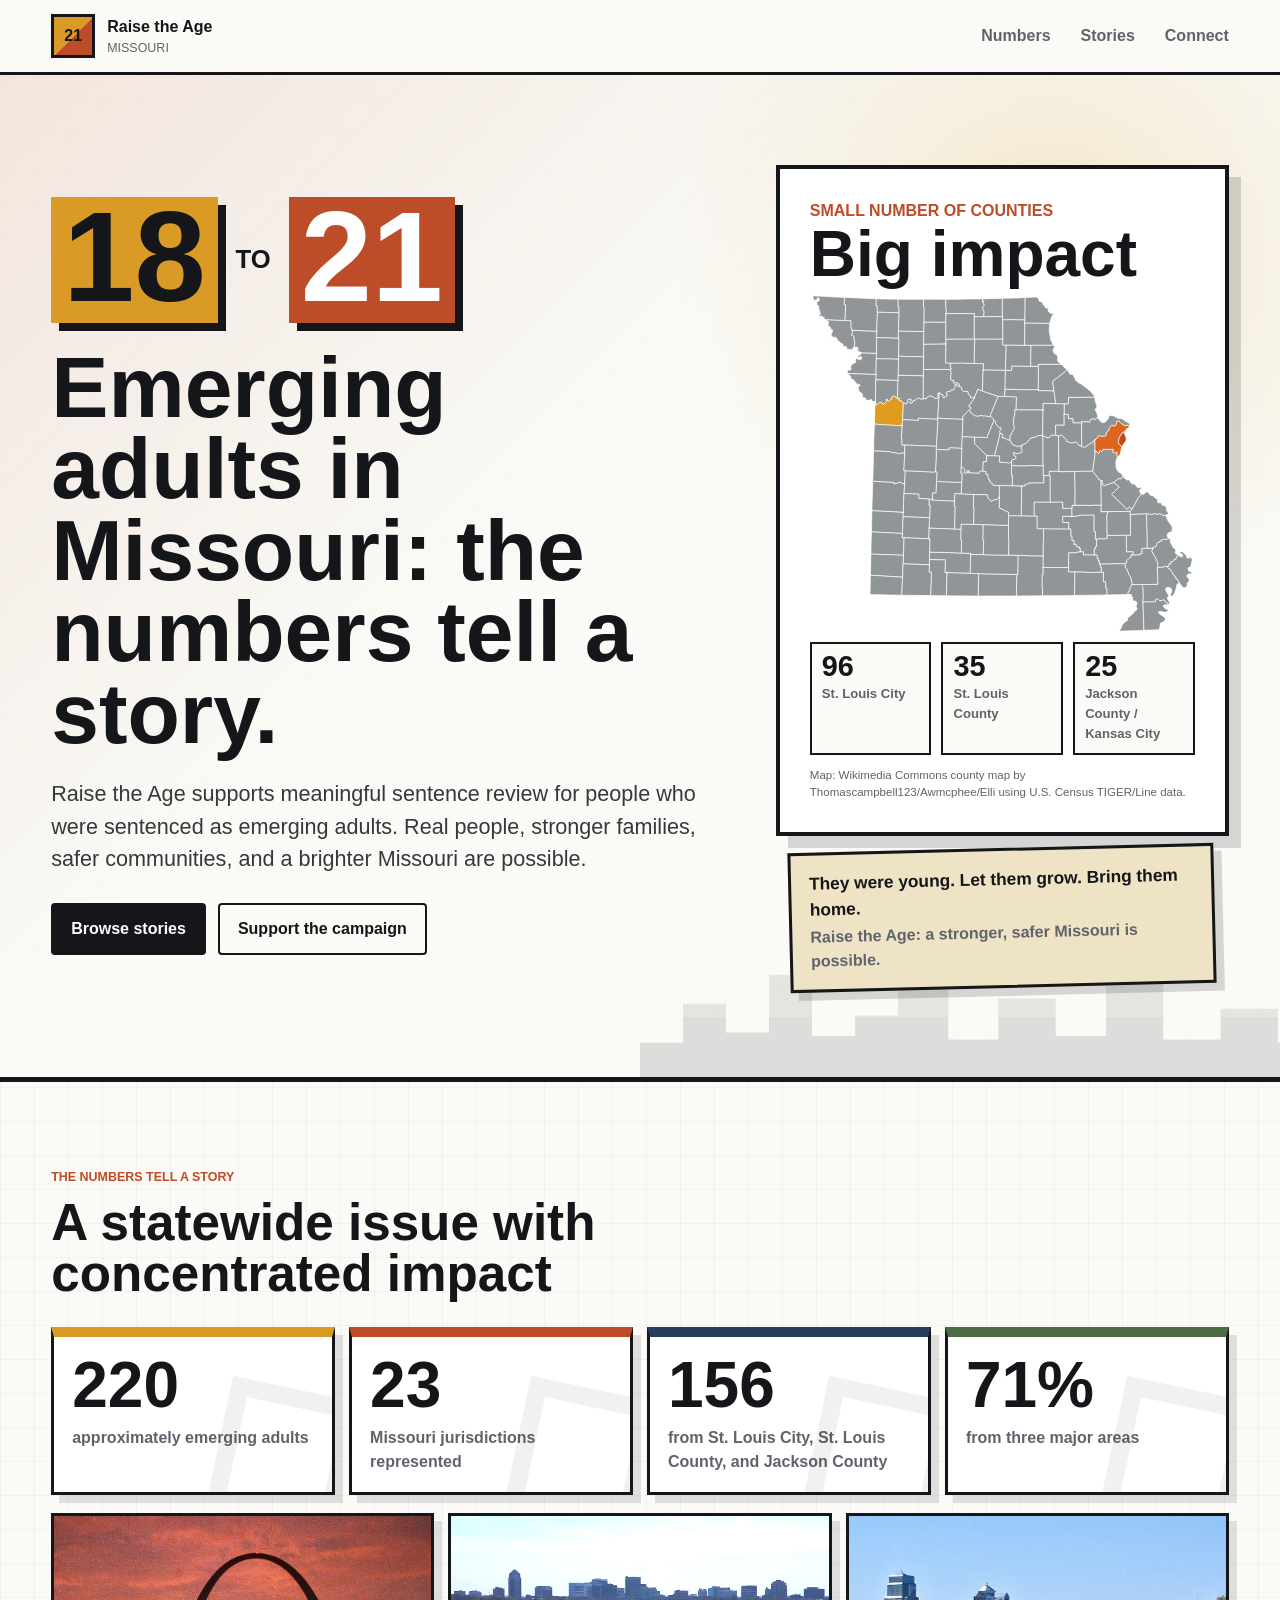
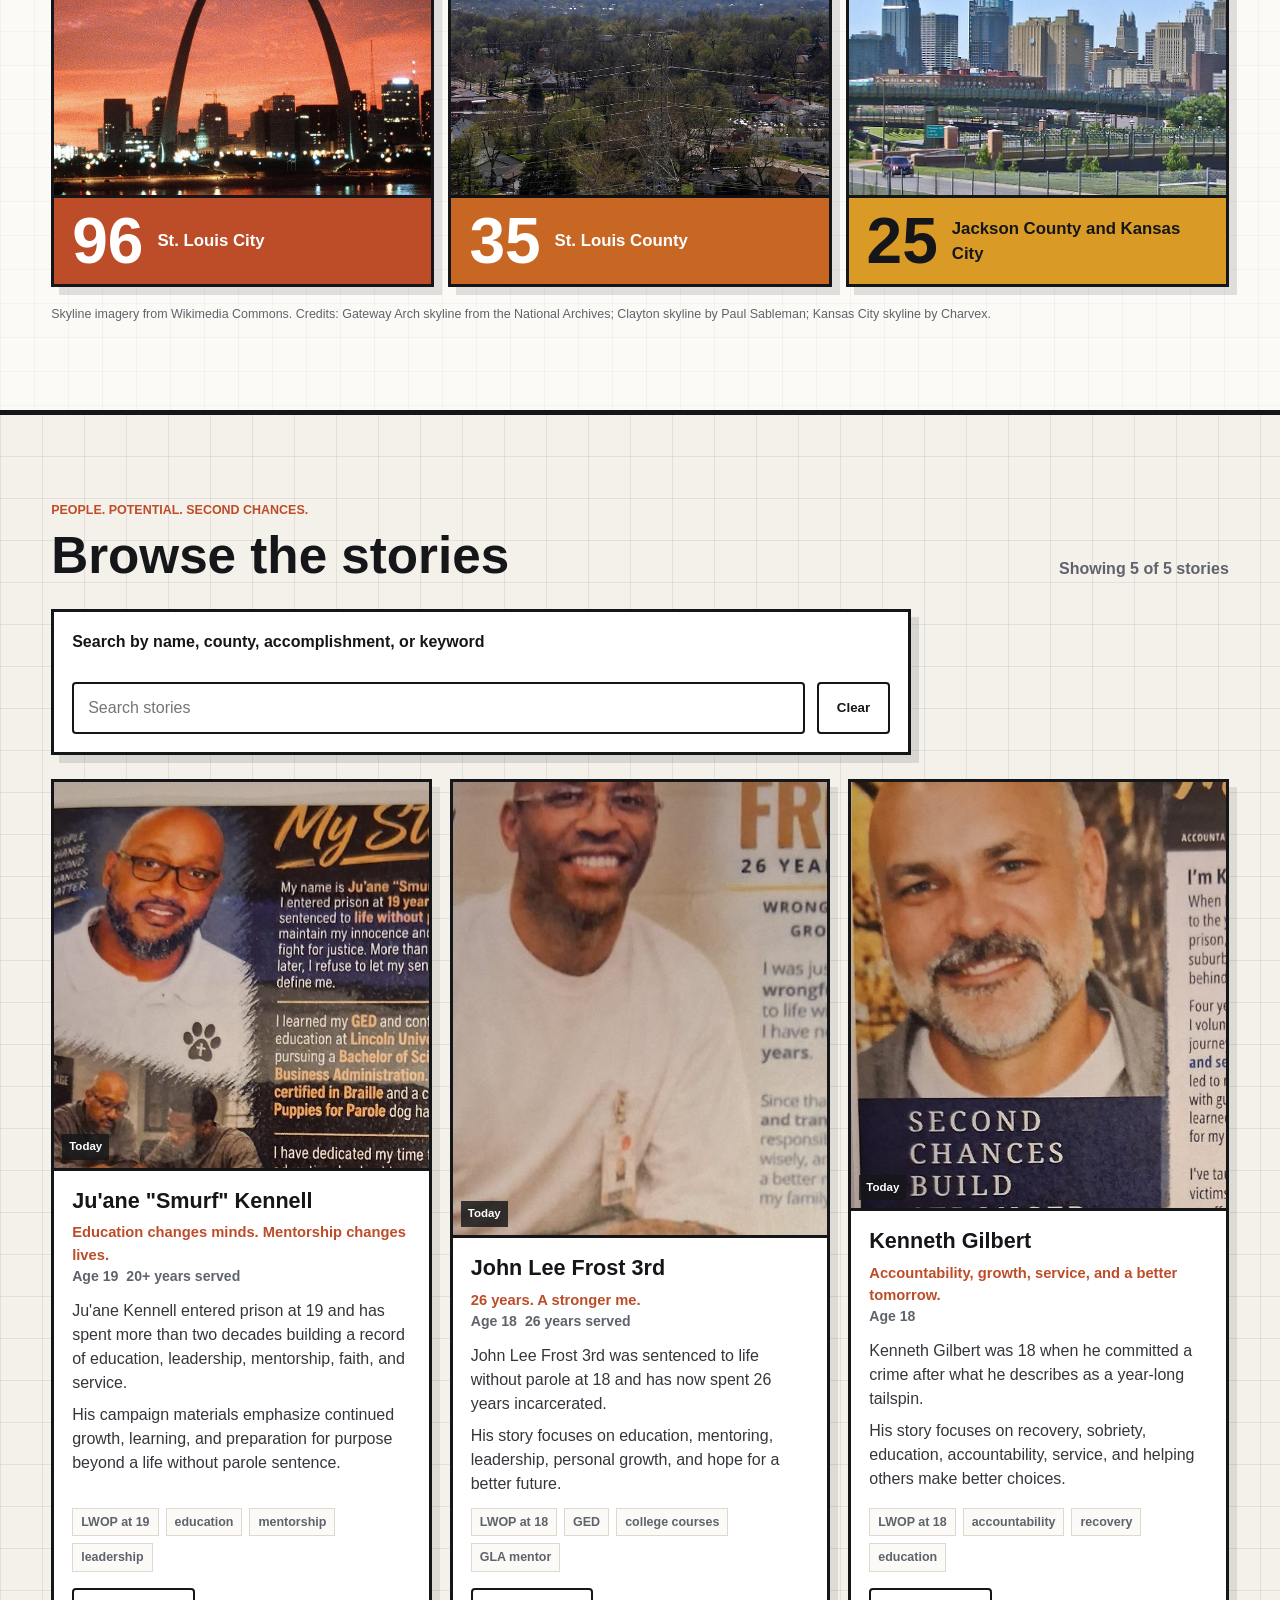
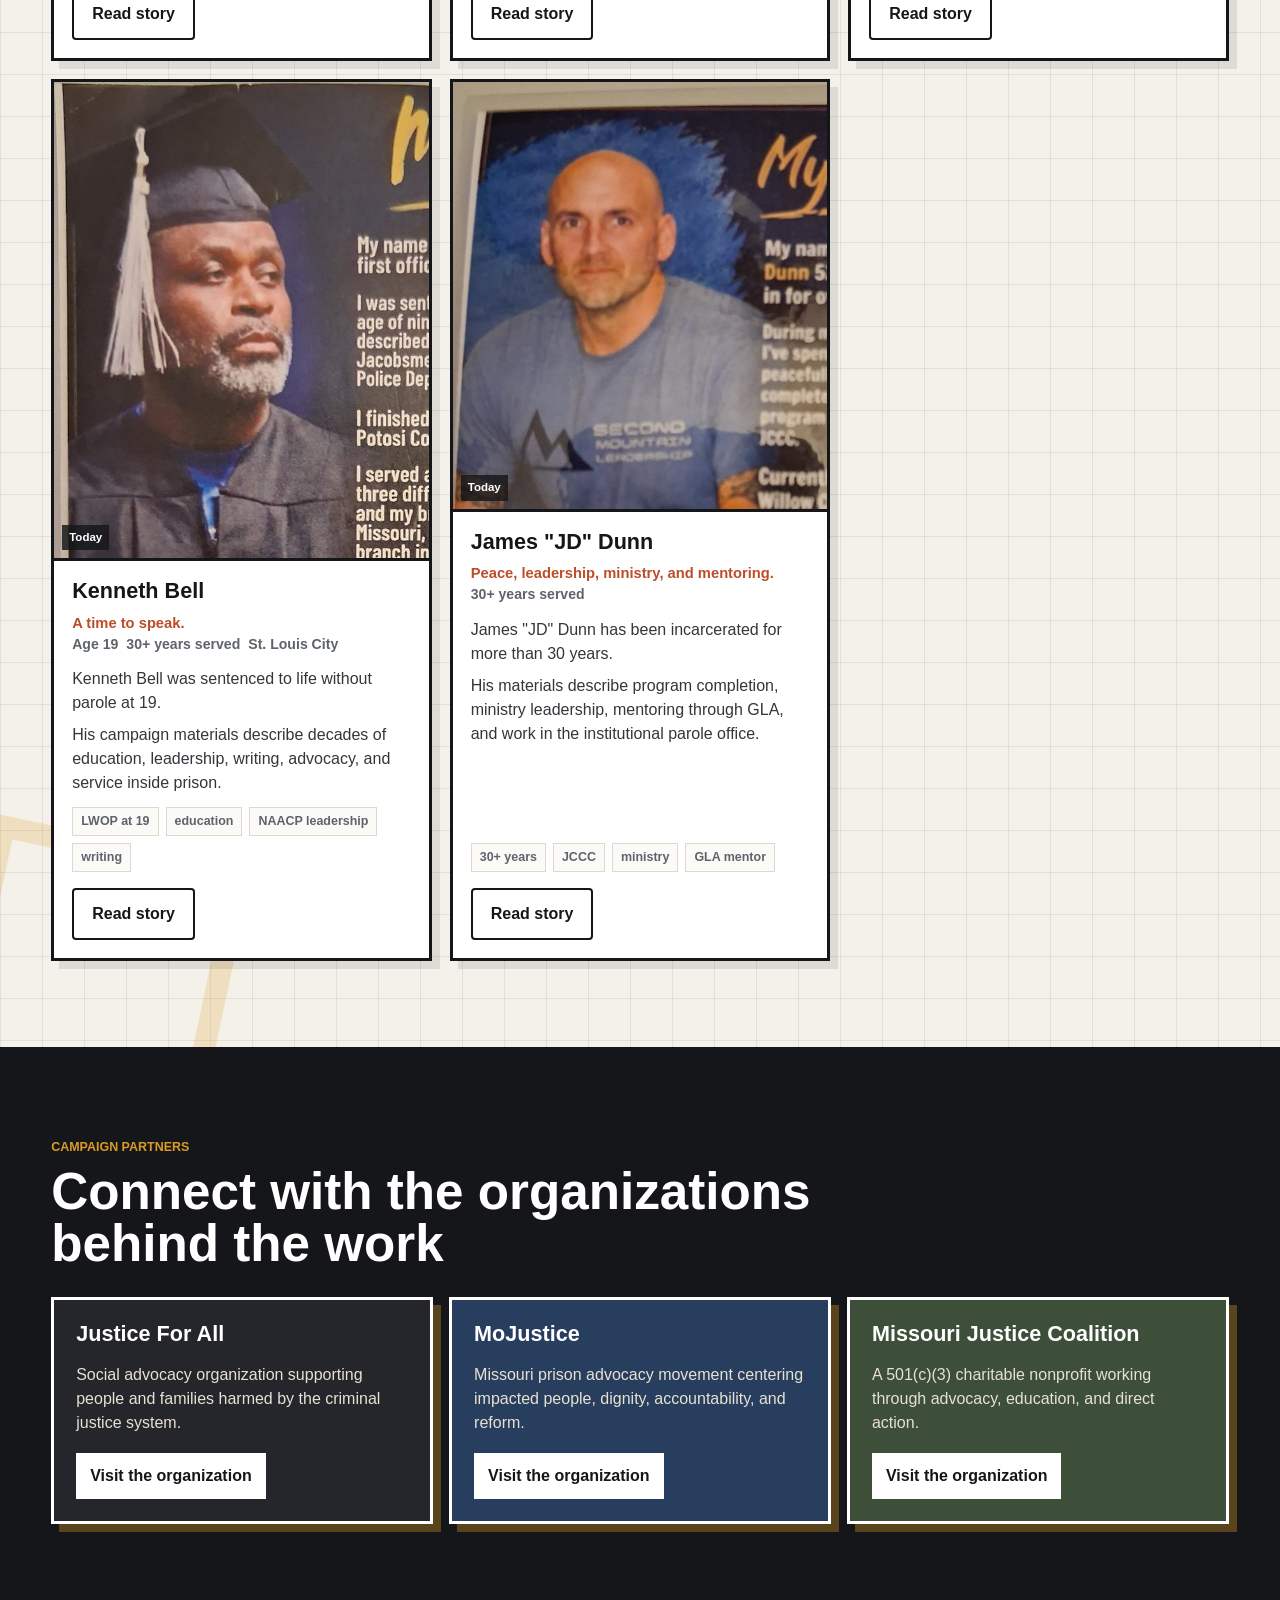
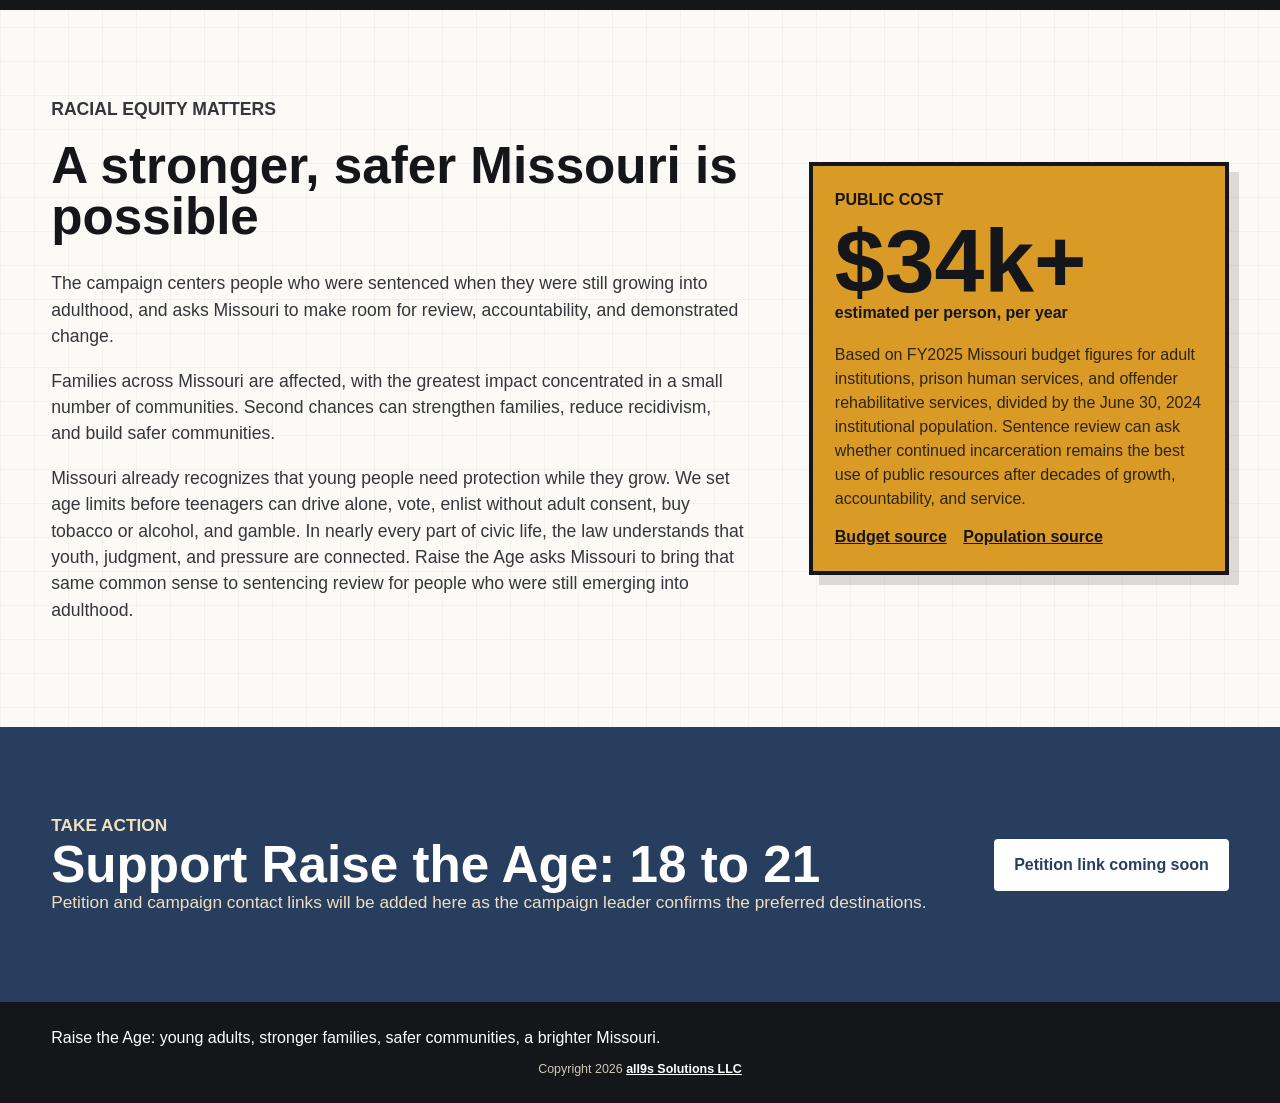
==== index.html @ ddfa0373 "Initial commit" ====
<!doctype html>
<html lang="en">
  <head>
    <meta charset="utf-8">
    <meta name="viewport" content="width=device-width, initial-scale=1">
    <title>Raise the Age | Missouri Emerging Adults</title>
    <meta
      name="description"
      content="Raise the Age shares the stories of Missourians sentenced as emerging adults and supports meaningful review for people serving life without parole."
    >
    <link rel="stylesheet" href="css/styles.css?v=20260914-4">
  </head>
  <body>
    <header class="site-header">
      <a class="brand" href="index.html" aria-label="Raise the Age home">
        <span class="brand-mark">21</span>
        <span>
          <strong>Raise the Age</strong>
          <small>Missouri</small>
        </span>
      </a>
      <nav class="header-nav" aria-label="Main navigation">
        <a href="#numbers">Numbers</a>
        <a href="#stories">Stories</a>
        <a href="#partners">Connect</a>
      </nav>
    </header>

    <main>
      <section class="hero">
        <div class="hero-copy">
          <div class="age-lockup" aria-label="Raise the age from 18 to 21">
            <span>18</span>
            <b>to</b>
            <span>21</span>
          </div>
          <h1>Emerging adults in Missouri: the numbers tell a story.</h1>
          <p class="lede">
            Raise the Age supports meaningful sentence review for people who were
            sentenced as emerging adults. Real people, stronger families, safer
            communities, and a brighter Missouri are possible.
          </p>
          <div class="hero-actions">
            <a class="button primary" href="#stories">Browse stories</a>
            <a class="button secondary" href="#contact">Support the campaign</a>
          </div>
        </div>
        <div class="hero-impact" aria-label="Campaign impact map">
          <div class="map-card">
            <div class="map-heading">
              <span>Small number of counties</span>
              <strong>Big impact</strong>
            </div>
            <div class="missouri-map" aria-hidden="true">
              <img src="assets/images/site/missouri-counties-highlighted.svg?v=20260914-2" alt="">
            </div>
            <dl class="map-legend">
              <div><dt>96</dt><dd>St. Louis City</dd></div>
              <div><dt>35</dt><dd>St. Louis County</dd></div>
              <div><dt>25</dt><dd>Jackson County / Kansas City</dd></div>
            </dl>
            <p class="map-credit">
              Map: Wikimedia Commons county map by Thomascampbell123/Awmcphee/Elli using U.S. Census TIGER/Line data.
            </p>
          </div>
          <div class="impact-note">
            <strong>They were young. Let them grow. Bring them home.</strong>
            <span>Raise the Age: a stronger, safer Missouri is possible.</span>
          </div>
        </div>
      </section>

      <section id="numbers" class="section stats-section" aria-labelledby="numbers-title">
        <div class="section-heading">
          <p class="eyebrow">The numbers tell a story</p>
          <h2 id="numbers-title">A statewide issue with concentrated impact</h2>
        </div>
        <div class="stats-grid">
          <article class="stat">
            <strong>220</strong>
            <span>approximately emerging adults</span>
          </article>
          <article class="stat">
            <strong>23</strong>
            <span>Missouri jurisdictions represented</span>
          </article>
          <article class="stat">
            <strong>156</strong>
            <span>from St. Louis City, St. Louis County, and Jackson County</span>
          </article>
          <article class="stat">
            <strong>71%</strong>
            <span>from three major areas</span>
          </article>
        </div>
        <div class="city-band" aria-label="Geographic concentration">
          <article class="city-card stl-city">
            <img src="assets/images/site/st-louis-arch-card.jpg?v=20260914-2" alt="Gateway Arch and St. Louis skyline at night">
            <div class="city-card-meta">
              <strong>96</strong>
              <span>St. Louis City</span>
            </div>
          </article>
          <article class="city-card stl-county">
            <img src="assets/images/site/clayton-skyline.jpg?v=20260914-2" alt="Clayton skyline in St. Louis County">
            <div class="city-card-meta">
              <strong>35</strong>
              <span>St. Louis County</span>
            </div>
          </article>
          <article class="city-card jackson">
            <img src="assets/images/site/kansas-city-skyline.jpg?v=20260914-2" alt="Kansas City skyline">
            <div class="city-card-meta">
              <strong>25</strong>
              <span>Jackson County and Kansas City</span>
            </div>
          </article>
        </div>
        <p class="section-credit">
          Skyline imagery from Wikimedia Commons. Credits: Gateway Arch skyline from the National Archives; Clayton skyline by Paul Sableman; Kansas City skyline by Charvex.
        </p>
      </section>

      <section id="stories" class="section stories-section" aria-labelledby="stories-title">
        <div class="section-heading stories-heading">
          <div>
            <p class="eyebrow">People. Potential. Second chances.</p>
            <h2 id="stories-title">Browse the stories</h2>
          </div>
          <p id="result-count" class="result-count" aria-live="polite"></p>
        </div>

        <form class="search-panel" role="search">
          <label for="search-input">Search by name, county, accomplishment, or keyword</label>
          <div class="search-row">
            <input id="search-input" type="search" autocomplete="off" placeholder="Search stories">
            <button class="button secondary" type="button" id="clear-search">Clear</button>
          </div>
        </form>

        <div id="people-grid" class="people-grid" aria-live="polite"></div>
        <p id="empty-state" class="empty-state" hidden>
          Stories will appear here as they are added to the campaign archive.
        </p>
      </section>

      <section id="partners" class="section partners-section" aria-labelledby="partners-title">
        <div class="section-heading">
          <p class="eyebrow">Campaign partners</p>
          <h2 id="partners-title">Connect with the organizations behind the work</h2>
        </div>
        <div class="partners-grid">
          <article class="partner-card">
            <h3>Justice For All</h3>
            <p>
              Social advocacy organization supporting people and families harmed
              by the criminal justice system.
            </p>
            <div class="partner-links">
              <a href="https://justiceforallmissouri.org/" target="_blank" rel="noopener noreferrer">Visit the organization</a>
            </div>
          </article>
          <article class="partner-card">
            <h3>MoJustice</h3>
            <p>
              Missouri prison advocacy movement centering impacted people,
              dignity, accountability, and reform.
            </p>
            <div class="partner-links">
              <a href="https://mojustice.org/" target="_blank" rel="noopener noreferrer">Visit the organization</a>
            </div>
          </article>
          <article class="partner-card">
            <h3>Missouri Justice Coalition</h3>
            <p>
              A 501(c)(3) charitable nonprofit working through advocacy,
              education, and direct action.
            </p>
            <div class="partner-links">
              <a href="https://mojustice.org/" target="_blank" rel="noopener noreferrer">Visit the organization</a>
            </div>
          </article>
        </div>
      </section>

      <section class="section why-section" aria-labelledby="why-title">
        <div class="why-copy">
          <div class="section-heading">
            <p class="eyebrow">Racial equity matters</p>
            <h2 id="why-title">A stronger, safer Missouri is possible</h2>
          </div>
          <p>
            The campaign centers people who were sentenced when they were still
            growing into adulthood, and asks Missouri to make room for review,
            accountability, and demonstrated change.
          </p>
          <p>
            Families across Missouri are affected, with the greatest impact
            concentrated in a small number of communities. Second chances can
            strengthen families, reduce recidivism, and build safer communities.
          </p>
          <p>
            Missouri already recognizes that young people need protection while
            they grow. We set age limits before teenagers can drive alone, vote,
            enlist without adult consent, buy tobacco or alcohol, and gamble.
            In nearly every part of civic life, the law understands that youth,
            judgment, and pressure are connected. Raise the Age asks Missouri to
            bring that same common sense to sentencing review for people who
            were still emerging into adulthood.
          </p>
        </div>
        <aside class="cost-panel" aria-label="Public cost of incarceration">
          <span class="cost-label">Public cost</span>
          <strong>$34k+</strong>
          <span>estimated per person, per year</span>
          <p>
            Based on FY2025 Missouri budget figures for adult institutions,
            prison human services, and offender rehabilitative services, divided
            by the June 30, 2024 institutional population. Sentence review can
            ask whether continued incarceration remains the best use of public
            resources after decades of growth, accountability, and service.
          </p>
          <a href="https://budplan.oa.mo.gov/fy-2025-governors-recommended-budget-department-corrections" target="_blank" rel="noopener noreferrer">Budget source</a>
          <a href="https://doc.mo.gov/sites/doc/files/media/pdf/2025/03/offender-profile-fy24.pdf" target="_blank" rel="noopener noreferrer">Population source</a>
        </aside>
      </section>

      <section id="contact" class="section contact-section" aria-labelledby="contact-title">
        <div>
          <p class="eyebrow">Take action</p>
          <h2 id="contact-title">Support Raise the Age: 18 to 21</h2>
          <p>
            Petition and campaign contact links will be added here as the
            campaign leader confirms the preferred destinations.
          </p>
        </div>
        <span class="button primary pending-action">Petition link coming soon</span>
      </section>
    </main>

    <footer class="site-footer">
      <p>Raise the Age: young adults, stronger families, safer communities, a brighter Missouri.</p>
      <p class="company-credit">
        Copyright 2026 <a href="https://all9ssolutions.com/" target="_blank" rel="noopener noreferrer">all9s Solutions LLC</a>
      </p>
    </footer>

    <script src="js/main.js?v=20260914-4"></script>
  </body>
</html>
---- css/styles.css ----
:root {
  --ink: #151619;
  --muted: #5f636b;
  --paper: #fbfaf7;
  --panel: #ffffff;
  --line: #ded9ce;
  --gold: #d99a26;
  --gold-dark: #94600d;
  --rust: #bd4c28;
  --blue: #283e5f;
  --green: #4d6b45;
  --cream: #efe3c6;
  --shadow: 0 18px 50px rgba(28, 25, 20, 0.11);
  color-scheme: light;
}

* {
  box-sizing: border-box;
}

html {
  scroll-behavior: smooth;
}

body {
  margin: 0;
  background:
    linear-gradient(90deg, rgba(21, 22, 25, 0.035) 1px, transparent 1px),
    linear-gradient(0deg, rgba(21, 22, 25, 0.035) 1px, transparent 1px),
    var(--paper);
  background-size: 34px 34px;
  color: var(--ink);
  font-family: Arial, Helvetica, sans-serif;
  line-height: 1.5;
}

img {
  display: block;
  max-width: 100%;
}

a {
  color: inherit;
}

.site-header {
  position: sticky;
  top: 0;
  z-index: 10;
  display: flex;
  align-items: center;
  justify-content: space-between;
  gap: 24px;
  padding: 14px clamp(18px, 4vw, 54px);
  border-bottom: 3px solid var(--ink);
  background: rgba(251, 250, 247, 0.96);
  backdrop-filter: blur(12px);
}

.brand {
  display: inline-flex;
  align-items: center;
  gap: 12px;
  text-decoration: none;
}

.brand-mark {
  display: grid;
  width: 44px;
  height: 44px;
  place-items: center;
  border: 3px solid var(--ink);
  background:
    linear-gradient(135deg, var(--gold) 0 52%, var(--rust) 52% 100%);
  font-weight: 900;
}

.brand strong,
.brand small {
  display: block;
}

.brand small {
  color: var(--muted);
  font-size: 0.78rem;
  text-transform: uppercase;
}

.header-nav {
  display: flex;
  gap: clamp(12px, 3vw, 30px);
  color: var(--muted);
  font-weight: 700;
}

.header-nav a {
  text-decoration: none;
}

.header-nav a:hover {
  color: var(--ink);
}

.hero {
  position: relative;
  overflow: hidden;
  display: grid;
  grid-template-columns: minmax(0, 1.05fr) minmax(300px, 0.72fr);
  gap: clamp(28px, 5vw, 68px);
  align-items: center;
  min-height: calc(100vh - 74px);
  padding: clamp(42px, 7vw, 92px) clamp(18px, 4vw, 54px);
  border-bottom: 5px solid var(--ink);
  background:
    radial-gradient(circle at 82% 18%, rgba(217, 154, 38, 0.2), transparent 28%),
    linear-gradient(135deg, rgba(189, 76, 40, 0.12), transparent 42%),
    rgba(251, 250, 247, 0.82);
}

.hero::before {
  position: absolute;
  right: -6vw;
  bottom: -20px;
  width: min(56vw, 720px);
  height: 170px;
  background:
    linear-gradient(to top, var(--ink) 0 38px, transparent 38px),
    linear-gradient(to top, transparent 0 35px, rgba(21, 22, 25, 0.9) 35px 80px, transparent 80px),
    linear-gradient(to top, transparent 0 38px, rgba(21, 22, 25, 0.72) 38px 132px, transparent 132px);
  clip-path: polygon(0 100%, 0 68%, 6% 68%, 6% 45%, 12% 45%, 12% 62%, 18% 62%, 18% 28%, 24% 28%, 24% 64%, 30% 64%, 30% 52%, 36% 52%, 36% 18%, 43% 18%, 43% 66%, 50% 66%, 50% 42%, 58% 42%, 58% 64%, 65% 64%, 65% 30%, 73% 30%, 73% 66%, 81% 66%, 81% 48%, 89% 48%, 89% 68%, 100% 68%, 100% 100%);
  content: "";
  opacity: 0.12;
  pointer-events: none;
}

.hero-copy {
  position: relative;
  z-index: 1;
  max-width: 760px;
}

.age-lockup {
  display: inline-grid;
  grid-template-columns: auto auto auto;
  align-items: center;
  gap: clamp(8px, 2vw, 18px);
  margin: 0 0 24px;
  color: var(--ink);
  line-height: 0.82;
}

.age-lockup span {
  display: block;
  padding: 8px 12px 13px;
  background: var(--gold);
  box-shadow: 8px 8px 0 var(--ink);
  font-size: clamp(3.2rem, 10vw, 8.8rem);
  font-weight: 900;
}

.age-lockup span:last-child {
  background: var(--rust);
  color: #fff;
}

.age-lockup b {
  font-size: clamp(1rem, 2vw, 1.6rem);
  text-transform: uppercase;
}

.eyebrow {
  margin: 0 0 10px;
  color: var(--rust);
  font-size: 0.78rem;
  font-weight: 900;
  letter-spacing: 0;
  text-transform: uppercase;
}

h1,
h2,
h3,
p {
  overflow-wrap: break-word;
}

h1 {
  margin: 0;
  max-width: 14ch;
  font-size: clamp(3.25rem, 6.7vw, 6.5rem);
  line-height: 0.95;
}

h2 {
  margin: 0;
  font-size: clamp(2rem, 4vw, 4rem);
  line-height: 1;
}

h3 {
  margin: 0;
  font-size: 1.35rem;
  line-height: 1.15;
}

.lede {
  max-width: 680px;
  margin: 24px 0 0;
  color: #36383d;
  font-size: clamp(1.05rem, 2vw, 1.35rem);
}

.hero-actions,
.search-row {
  display: flex;
  flex-wrap: wrap;
  gap: 12px;
  margin-top: 28px;
}

.button {
  display: inline-flex;
  align-items: center;
  justify-content: center;
  min-height: 46px;
  padding: 12px 18px;
  border: 2px solid var(--ink);
  border-radius: 4px;
  font-weight: 900;
  text-decoration: none;
  cursor: pointer;
}

.button.primary {
  background: var(--ink);
  color: #fff;
}

.button.secondary {
  background: transparent;
  color: var(--ink);
}

.button:hover {
  transform: translateY(-1px);
}

.pending-action {
  cursor: default;
}

.pending-action:hover {
  transform: none;
}

.hero-impact {
  position: relative;
  z-index: 1;
}

.impact-note {
  display: grid;
  gap: 2px;
  width: min(94%, 470px);
  margin: 12px auto 0;
  padding: 16px 18px;
  border: 3px solid var(--ink);
  background: var(--cream);
  box-shadow: 8px 8px 0 rgba(21, 22, 25, 0.16);
  transform: rotate(-1.4deg);
}

.impact-note strong {
  font-size: 1.08rem;
}

.impact-note span {
  color: var(--muted);
  font-weight: 800;
}

.map-card {
  position: relative;
  padding: clamp(18px, 4vw, 30px);
  border: 4px solid var(--ink);
  background: #fff;
  box-shadow: 12px 12px 0 rgba(21, 22, 25, 0.16);
}

.map-heading {
  display: grid;
  gap: 2px;
}

.map-heading span {
  color: var(--rust);
  font-weight: 900;
  text-transform: uppercase;
}

.map-heading strong {
  font-size: clamp(2.2rem, 5vw, 4.2rem);
  line-height: 0.92;
}

.missouri-map {
  position: relative;
  margin: 10px 0 8px;
}

.missouri-map img {
  display: block;
  width: 100%;
  max-height: 390px;
  object-fit: contain;
  filter: contrast(1.08);
}

.map-legend {
  display: grid;
  grid-template-columns: repeat(3, minmax(0, 1fr));
  gap: 10px;
  margin: 0;
}

.map-legend div {
  padding: 10px;
  border: 2px solid var(--ink);
  background: var(--paper);
}

.map-legend dt {
  font-size: 1.8rem;
  font-weight: 900;
  line-height: 0.9;
}

.map-legend dd {
  margin: 4px 0 0;
  color: var(--muted);
  font-size: 0.82rem;
  font-weight: 800;
}

.map-credit {
  margin: 12px 0 0;
  color: var(--muted);
  font-size: 0.72rem;
}

.section {
  padding: clamp(48px, 7vw, 86px) clamp(18px, 4vw, 54px);
}

.section-heading {
  max-width: 850px;
  margin-bottom: 28px;
}

.stats-grid {
  display: grid;
  grid-template-columns: repeat(4, minmax(0, 1fr));
  gap: 14px;
}

.stat {
  position: relative;
  overflow: hidden;
  min-height: 150px;
  padding: 18px;
  border: 3px solid var(--ink);
  border-top: 10px solid var(--gold);
  background: var(--panel);
  box-shadow: 8px 8px 0 rgba(21, 22, 25, 0.12);
}

.stat::after {
  position: absolute;
  right: -18px;
  bottom: -28px;
  width: 96px;
  height: 96px;
  border: 18px solid rgba(21, 22, 25, 0.06);
  content: "";
  transform: rotate(12deg);
}

.stat:nth-child(2) {
  border-top-color: var(--rust);
}

.stat:nth-child(3) {
  border-top-color: var(--blue);
}

.stat:nth-child(4) {
  border-top-color: var(--green);
}

.stat strong {
  display: block;
  font-size: clamp(2.4rem, 5vw, 4.8rem);
  line-height: 0.95;
}

.stat span {
  display: block;
  margin-top: 10px;
  color: var(--muted);
  font-weight: 700;
}

.city-band {
  display: grid;
  grid-template-columns: repeat(3, minmax(0, 1fr));
  gap: 14px;
  margin-top: 18px;
}

.city-card {
  position: relative;
  overflow: hidden;
  display: grid;
  min-height: 360px;
  grid-template-rows: auto auto;
  padding: 0;
  border: 3px solid var(--ink);
  background: var(--rust);
  color: #fff;
  box-shadow: 8px 8px 0 rgba(21, 22, 25, 0.12);
}

.city-card.stl-county {
  background: #c86624;
}

.city-card.jackson {
  background: var(--gold);
  color: var(--ink);
}

.city-card img {
  width: 100%;
  height: clamp(230px, 22vw, 285px);
  min-height: 0;
  border-bottom: 3px solid var(--ink);
  object-fit: cover;
}

.city-card.stl-city img {
  object-fit: cover;
  object-position: center;
}

.city-card.stl-county img {
  filter: brightness(1.32) contrast(1.12) saturate(1.08);
}

.city-card-meta {
  display: grid;
  grid-template-columns: auto minmax(0, 1fr);
  gap: 14px;
  align-items: center;
  padding: 16px 18px;
}

.city-card strong {
  display: block;
  font-size: clamp(2.4rem, 5vw, 4.4rem);
  line-height: 0.85;
}

.city-card span {
  display: block;
  font-size: 1.05rem;
  font-weight: 900;
}

.section-credit {
  max-width: 980px;
  margin: 18px 0 0;
  color: var(--muted);
  font-size: 0.78rem;
}

.stories-section {
  position: relative;
  overflow: hidden;
  border-top: 5px solid var(--ink);
  border-bottom: 5px solid var(--ink);
  background:
    linear-gradient(90deg, rgba(21, 22, 25, 0.08) 1px, transparent 1px),
    linear-gradient(0deg, rgba(21, 22, 25, 0.08) 1px, transparent 1px),
    #f4f1ea;
  background-size: 42px 42px;
}

.stories-section::before {
  position: absolute;
  inset: auto auto -55px -35px;
  width: 220px;
  height: 220px;
  border: 22px solid rgba(217, 154, 38, 0.22);
  content: "";
  transform: rotate(12deg);
}

.stories-heading {
  display: flex;
  max-width: none;
  align-items: end;
  justify-content: space-between;
  gap: 20px;
}

.result-count {
  margin: 0;
  color: var(--muted);
  font-weight: 800;
}

.search-panel {
  position: relative;
  z-index: 1;
  max-width: 860px;
  margin-bottom: 24px;
  padding: 18px;
  border: 3px solid var(--ink);
  background: #fff;
  box-shadow: 8px 8px 0 rgba(21, 22, 25, 0.12);
}

.search-panel label {
  display: block;
  margin-bottom: 8px;
  font-weight: 900;
}

.search-panel input {
  flex: 1 1 320px;
  min-height: 48px;
  min-width: 0;
  padding: 12px 14px;
  border: 2px solid var(--ink);
  border-radius: 4px;
  background: #fff;
  color: var(--ink);
  font: inherit;
}

.people-grid {
  position: relative;
  z-index: 1;
  display: grid;
  grid-template-columns: repeat(3, minmax(0, 1fr));
  gap: 18px;
}

.person-card {
  display: flex;
  min-height: 100%;
  flex-direction: column;
  border: 3px solid var(--ink);
  background: var(--panel);
  box-shadow: 8px 8px 0 rgba(21, 22, 25, 0.1);
}

.person-photos {
  display: grid;
  grid-template-columns: 1fr 1fr;
  aspect-ratio: 16 / 9;
  border-bottom: 3px solid var(--ink);
  background: #ddd5c9;
}

.person-photos.single-photo {
  grid-template-columns: 1fr;
  aspect-ratio: 4 / 3;
  background: #1d1e22;
}

.person-photo {
  position: relative;
  overflow: hidden;
}

.person-photo img {
  width: 100%;
  height: 100%;
  object-fit: cover;
}

.person-photos.single-photo .person-photo img {
  object-fit: cover;
}

.photo-fallback {
  width: 100%;
  height: 100%;
  background:
    linear-gradient(135deg, rgba(21, 22, 25, 0.08), rgba(217, 154, 38, 0.18)),
    #ddd5c9;
}

.person-photo span {
  position: absolute;
  left: 8px;
  bottom: 8px;
  padding: 4px 7px;
  background: rgba(21, 22, 25, 0.82);
  color: #fff;
  font-size: 0.72rem;
  font-weight: 900;
}

.person-body {
  display: flex;
  flex: 1;
  flex-direction: column;
  gap: 12px;
  padding: 18px;
}

.person-headline {
  margin: 8px 0 0;
  color: var(--rust);
  font-size: 0.92rem;
  font-weight: 900;
}

.person-meta {
  display: flex;
  flex-wrap: wrap;
  gap: 8px;
  color: var(--muted);
  font-size: 0.88rem;
  font-weight: 800;
}

.person-summary,
.person-summary p {
  margin: 0;
  color: #34363b;
}

.person-summary {
  display: grid;
  gap: 8px;
}

.tag-list {
  display: flex;
  flex-wrap: wrap;
  gap: 7px;
  margin-top: auto;
}

.tag {
  padding: 4px 8px;
  border: 1px solid var(--line);
  background: #fbfaf7;
  color: var(--muted);
  font-size: 0.78rem;
  font-weight: 800;
}

.person-card .button {
  align-self: flex-start;
  margin-top: 4px;
}

.empty-state {
  margin: 22px 0 0;
  padding: 22px;
  border: 1px solid var(--line);
  background: rgba(255, 255, 255, 0.7);
  color: var(--muted);
  font-weight: 800;
}

.partners-section {
  background: var(--ink);
  color: #fff;
}

.partners-section .eyebrow {
  color: var(--gold);
}

.partners-grid {
  display: grid;
  grid-template-columns: repeat(3, minmax(0, 1fr));
  gap: 16px;
}

.partner-card {
  display: flex;
  min-height: 225px;
  flex-direction: column;
  padding: 22px;
  border: 3px solid #fff;
  background: #24262b;
  box-shadow: 8px 8px 0 rgba(217, 154, 38, 0.35);
}

.partner-card:nth-child(2) {
  background: var(--blue);
}

.partner-card:nth-child(3) {
  background: #3d4f38;
}

.partner-card p {
  margin-bottom: 18px;
  color: #e8e1d3;
}

.partner-links {
  display: flex;
  flex-wrap: wrap;
  gap: 10px;
  margin-top: auto;
}

.partner-links a {
  display: inline-flex;
  min-height: 42px;
  align-items: center;
  padding: 9px 12px;
  border: 2px solid #fff;
  background: #fff;
  color: var(--ink);
  font-weight: 900;
  text-decoration: none;
}

.why-section {
  display: grid;
  grid-template-columns: minmax(0, 1fr) minmax(280px, 420px);
  gap: clamp(28px, 5vw, 70px);
  align-items: center;
}

.why-copy {
  max-width: 790px;
}

.why-copy p {
  margin: 0 0 18px;
  color: #34363b;
  font-size: 1.1rem;
}

.text-columns {
  display: grid;
  grid-template-columns: repeat(2, minmax(0, 1fr));
  gap: clamp(22px, 4vw, 54px);
  max-width: 1050px;
}

.text-columns p,
.contact-section p {
  margin: 0;
  color: #34363b;
  font-size: 1.08rem;
}

.cost-panel {
  justify-self: center;
  padding: 22px;
  border: 4px solid var(--ink);
  background: var(--gold);
  box-shadow: 10px 10px 0 rgba(21, 22, 25, 0.14);
}

.cost-label {
  display: block;
  margin-bottom: 10px;
  font-weight: 900;
  text-transform: uppercase;
}

.cost-panel strong {
  display: block;
  font-size: clamp(3.2rem, 7vw, 5.6rem);
  line-height: 0.88;
}

.cost-panel span {
  display: block;
  font-weight: 900;
}

.cost-panel p {
  margin: 18px 0 14px;
  color: #2e2412;
}

.cost-panel a {
  display: inline-block;
  margin-right: 12px;
  font-weight: 900;
}

.contact-section {
  display: flex;
  align-items: center;
  justify-content: space-between;
  gap: 30px;
  background: var(--blue);
  color: #fff;
}

.contact-section .eyebrow,
.contact-section p {
  color: #f0dfbe;
}

.contact-section .button.primary {
  border-color: #fff;
  background: #fff;
  color: var(--blue);
}

.site-footer {
  display: grid;
  gap: 10px;
  justify-items: stretch;
  padding: 24px clamp(18px, 4vw, 54px);
  background: var(--ink);
  color: #fff;
}

.site-footer p {
  margin: 0;
}

.company-credit {
  justify-self: center;
  max-width: 940px;
  color: #cfc7b8;
  font-size: 0.78rem;
  text-align: center;
}

.company-credit a {
  color: #fff;
  font-weight: 900;
}

.story-page {
  padding: clamp(34px, 6vw, 72px) clamp(18px, 4vw, 54px);
}

.story-shell {
  display: grid;
  grid-template-columns: minmax(280px, 0.85fr) minmax(0, 1.15fr);
  gap: clamp(28px, 5vw, 68px);
  align-items: start;
}

.story-photos {
  display: grid;
  gap: 12px;
}

.story-photos.single-photo {
  align-self: start;
}

.story-photo {
  position: relative;
  overflow: hidden;
  border: 1px solid var(--line);
  background: #1d1e22;
}

.story-photo img {
  width: 100%;
  max-height: 680px;
  object-fit: contain;
}

.story-photo span {
  position: absolute;
  left: 10px;
  bottom: 10px;
  padding: 5px 9px;
  background: rgba(21, 22, 25, 0.84);
  color: #fff;
  font-size: 0.78rem;
  font-weight: 900;
}

.story-content {
  max-width: 820px;
}

.story-title {
  margin-bottom: 18px;
}

.story-title h1 {
  max-width: none;
  font-size: clamp(2.8rem, 7vw, 6rem);
}

.story-headline {
  margin: 12px 0 0;
  color: var(--rust);
  font-size: clamp(1.1rem, 2vw, 1.45rem);
  font-weight: 900;
}

.detail-list {
  display: grid;
  grid-template-columns: repeat(2, minmax(0, 1fr));
  gap: 10px;
  margin: 0 0 26px;
}

.detail-list div {
  padding: 12px;
  border-left: 5px solid var(--gold);
  background: #fff;
}

.detail-list dt {
  color: var(--muted);
  font-size: 0.75rem;
  font-weight: 900;
  text-transform: uppercase;
}

.detail-list dd {
  margin: 3px 0 0;
  font-weight: 900;
}

.story-section {
  margin-top: 30px;
}

.story-section h2 {
  margin-bottom: 12px;
  font-size: clamp(1.55rem, 3vw, 2.3rem);
}

.story-section p {
  margin: 0;
  color: #34363b;
  font-size: 1.08rem;
}

.story-quote {
  margin: 22px 0 0;
  padding: 18px 20px;
  border-left: 7px solid var(--gold);
  background: #fff;
  color: #303136;
  font-size: clamp(1.08rem, 2.2vw, 1.45rem);
  font-weight: 800;
}

.accomplishments {
  display: grid;
  gap: 10px;
  padding: 0;
  list-style: none;
}

.accomplishments li {
  padding: 12px 14px;
  border-left: 5px solid var(--green);
  background: #fff;
}

.story-links {
  display: flex;
  flex-wrap: wrap;
  gap: 10px;
}

.story-links a {
  display: inline-flex;
  min-height: 42px;
  align-items: center;
  padding: 9px 12px;
  border: 2px solid var(--ink);
  background: #fff;
  font-weight: 900;
  text-decoration: none;
}

@media (max-width: 980px) {
  .hero,
  .story-shell,
  .text-columns,
  .why-section {
    grid-template-columns: 1fr;
  }

  .hero {
    min-height: auto;
  }

  .stats-grid,
  .people-grid,
  .city-band,
  .partners-grid {
    grid-template-columns: repeat(2, minmax(0, 1fr));
  }

  .city-card.stl-city {
    grid-column: 1 / -1;
  }
}

@media (max-width: 680px) {
  .site-header,
  .stories-heading,
  .contact-section {
    align-items: flex-start;
    flex-direction: column;
  }

  .header-nav {
    width: 100%;
    justify-content: space-between;
  }

  h1 {
    font-size: clamp(2.6rem, 14vw, 4.5rem);
  }

  .stats-grid,
  .people-grid,
  .city-band,
  .partners-grid,
  .detail-list {
    grid-template-columns: 1fr;
  }

  .city-card.stl-city {
    grid-column: auto;
  }

  .person-photos {
    aspect-ratio: 4 / 3;
  }

  .person-photos.single-photo {
    aspect-ratio: 4 / 3;
  }

  .map-legend {
    grid-template-columns: 1fr;
  }

  .search-row .button,
  .hero-actions .button {
    width: 100%;
  }
}
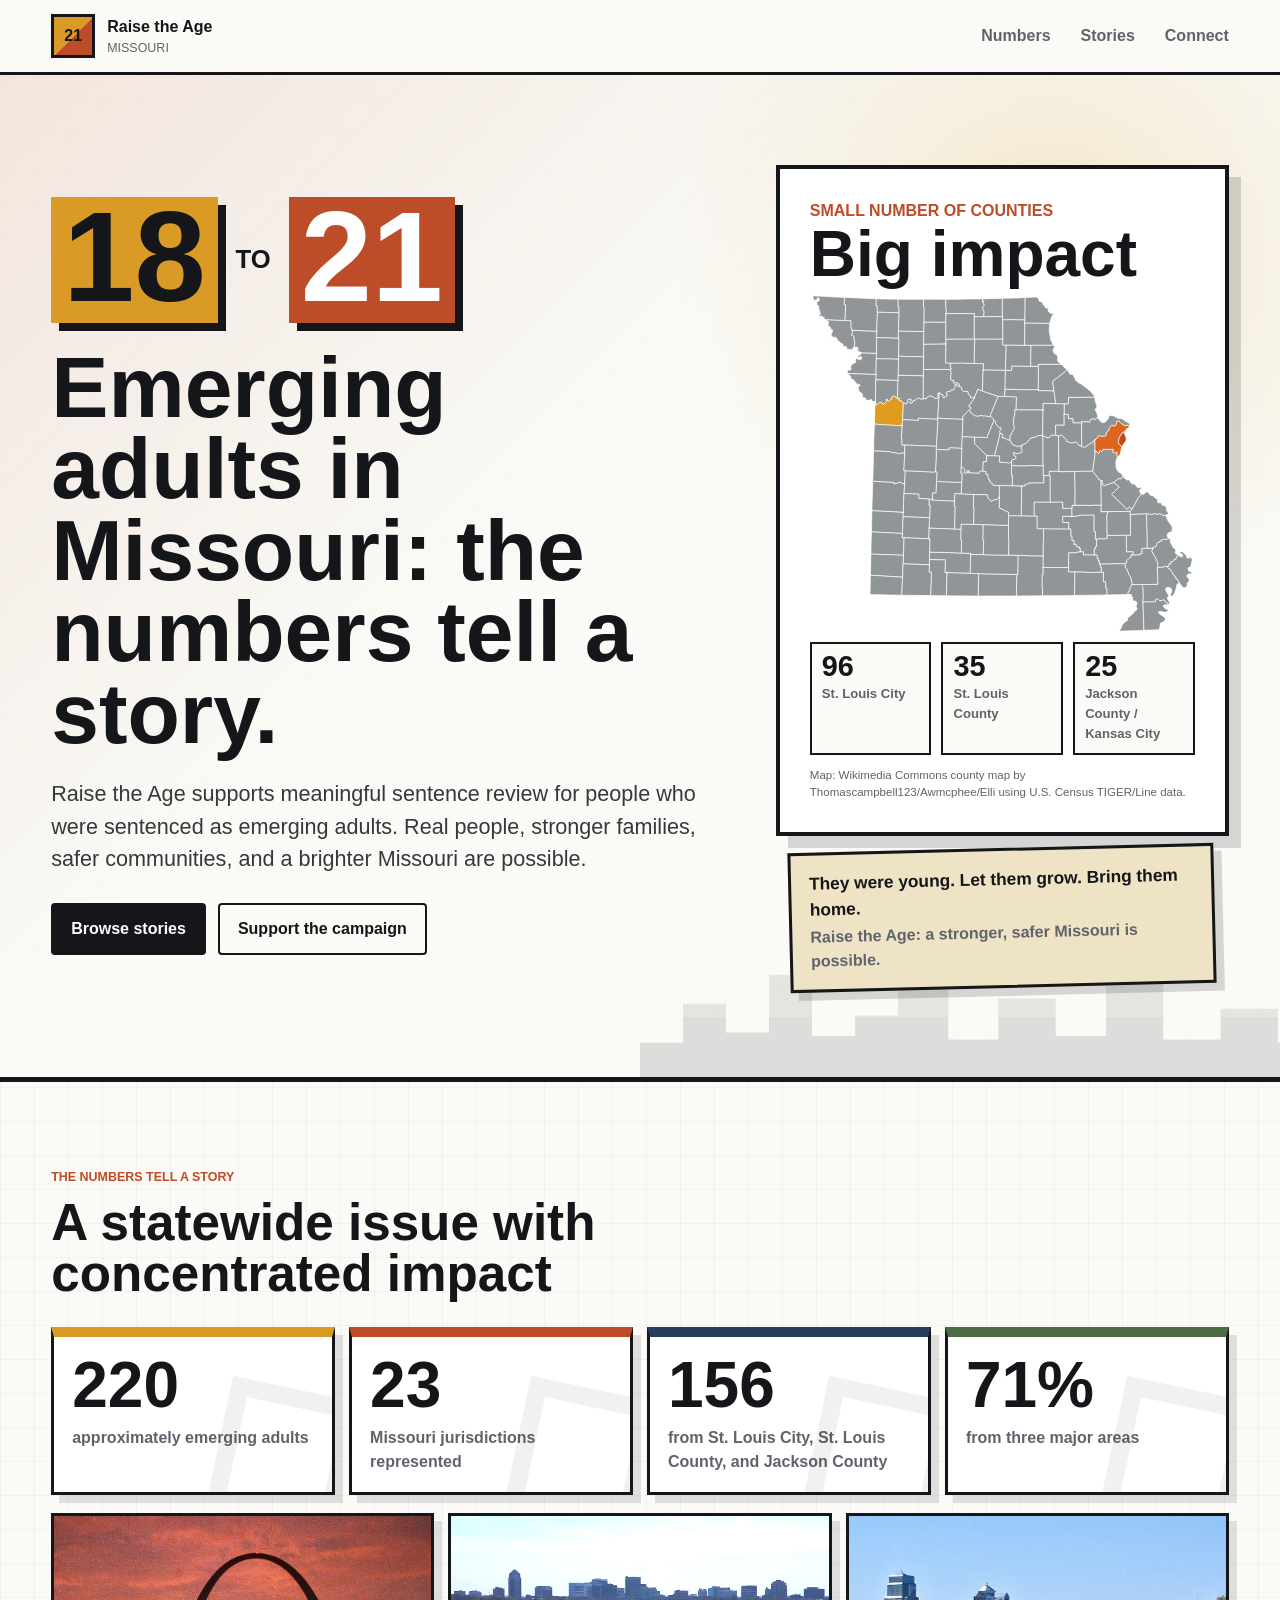
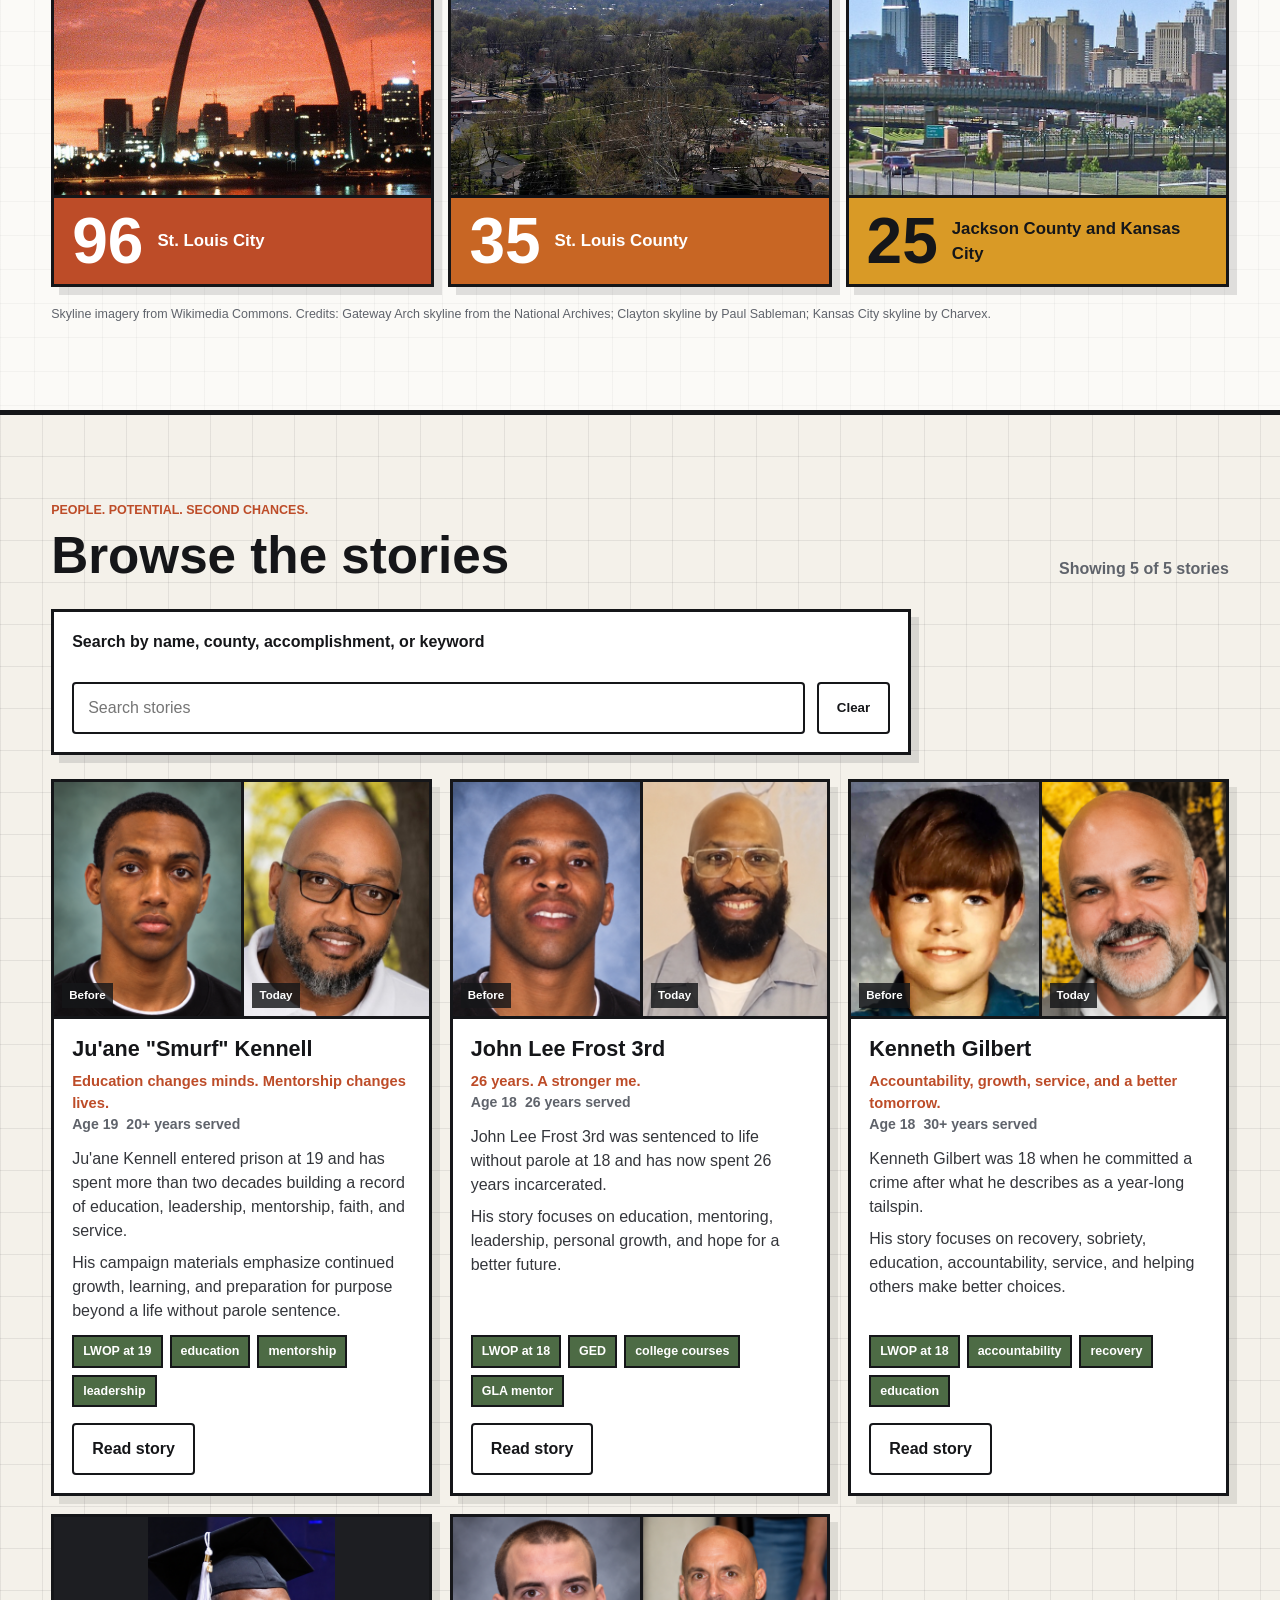
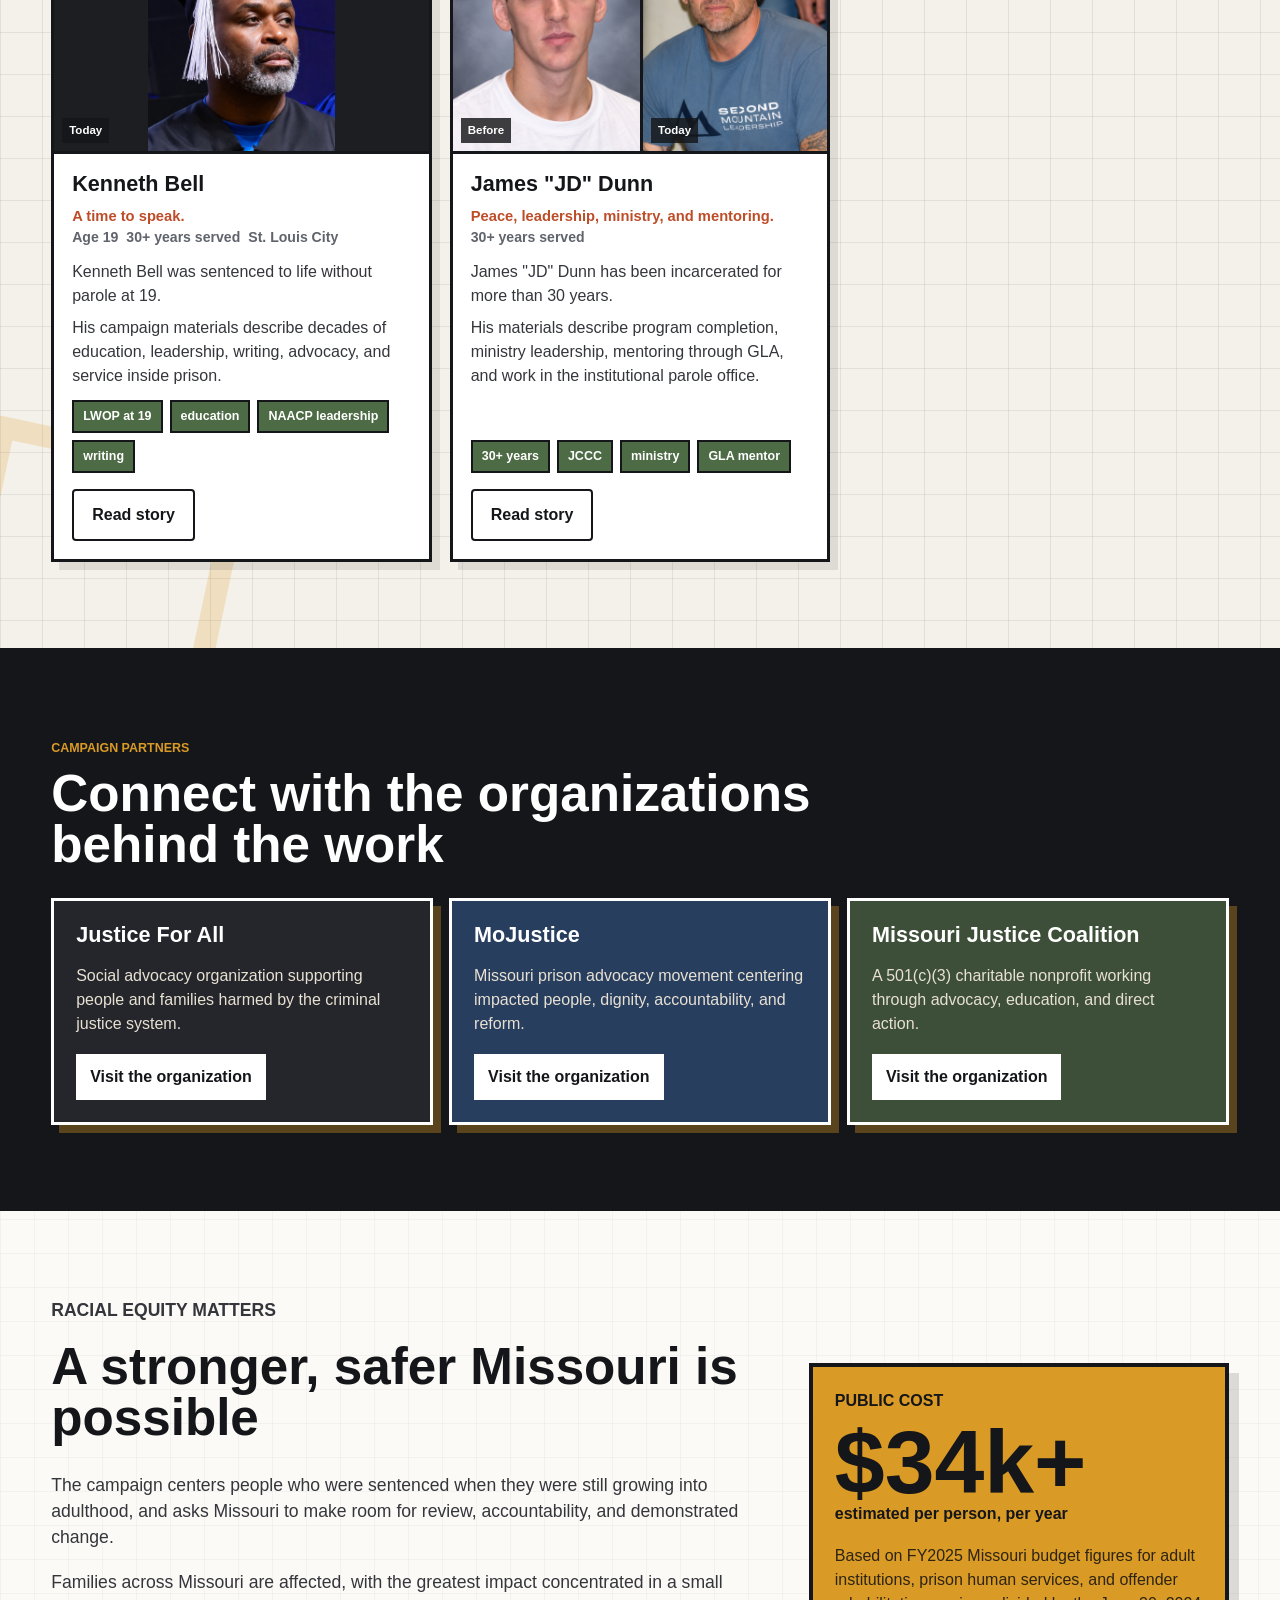
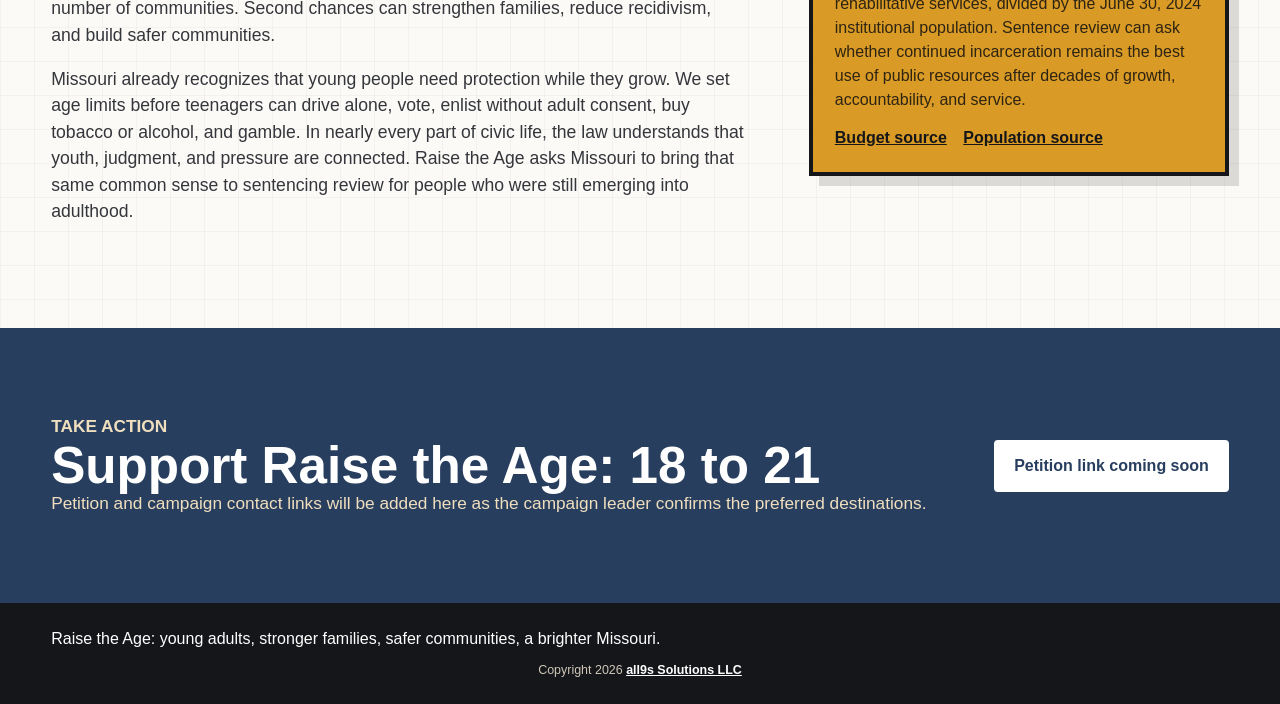
==== commit 32a13a93: "Completed next dev stage" ====
--- a/index.html
+++ b/index.html
@@ -8,7 +8,7 @@
       name="description"
       content="Raise the Age shares the stories of Missourians sentenced as emerging adults and supports meaningful review for people serving life without parole."
     >
-    <link rel="stylesheet" href="css/styles.css?v=20260914-4">
+    <link rel="stylesheet" href="css/styles.css?v=20260915-8">
   </head>
   <body>
     <header class="site-header">
@@ -245,6 +245,6 @@
       </p>
     </footer>
 
-    <script src="js/main.js?v=20260914-4"></script>
+    <script src="js/main.js?v=20260915-8"></script>
   </body>
 </html>
--- a/css/styles.css
+++ b/css/styles.css
@@ -563,19 +563,25 @@
   border: 3px solid var(--ink);
   background: var(--panel);
   box-shadow: 8px 8px 0 rgba(21, 22, 25, 0.1);
+  cursor: pointer;
+}
+
+.person-card:focus-visible {
+  outline: 4px solid var(--gold);
+  outline-offset: 4px;
 }
 
 .person-photos {
   display: grid;
   grid-template-columns: 1fr 1fr;
-  aspect-ratio: 16 / 9;
+  aspect-ratio: 8 / 5;
   border-bottom: 3px solid var(--ink);
   background: #ddd5c9;
 }
 
 .person-photos.single-photo {
   grid-template-columns: 1fr;
-  aspect-ratio: 4 / 3;
+  aspect-ratio: 8 / 5;
   background: #1d1e22;
 }
 
@@ -590,7 +596,14 @@
   object-fit: cover;
 }
 
+.person-photo + .person-photo {
+  border-left: 3px solid var(--ink);
+}
+
 .person-photos.single-photo .person-photo img {
+  width: auto;
+  max-width: 50%;
+  margin: 0 auto;
   object-fit: cover;
 }
 
@@ -656,12 +669,12 @@
 }
 
 .tag {
-  padding: 4px 8px;
-  border: 1px solid var(--line);
-  background: #fbfaf7;
-  color: var(--muted);
+  padding: 5px 9px;
+  border: 2px solid var(--ink);
+  background: var(--green);
+  color: #fff;
   font-size: 0.78rem;
-  font-weight: 800;
+  font-weight: 900;
 }
 
 .person-card .button {
@@ -865,6 +878,10 @@
   gap: 12px;
 }
 
+.mobile-story-photos {
+  display: none;
+}
+
 .story-photos.single-photo {
   align-self: start;
 }
@@ -953,6 +970,31 @@
   font-size: 1.08rem;
 }
 
+.story-prose {
+  border-top: 4px solid #c86624;
+  border-bottom: 4px solid #c86624;
+  background:
+    linear-gradient(90deg, rgba(200, 102, 36, 0.13), transparent 34%),
+    rgba(255, 255, 255, 0.68);
+}
+
+.story-prose p {
+  position: relative;
+  padding: 18px clamp(14px, 2.4vw, 24px);
+}
+
+.story-prose p + p {
+  border-top: 2px solid rgba(200, 102, 36, 0.38);
+}
+
+.story-prose p:first-child {
+  padding-top: 20px;
+}
+
+.story-prose p:last-child {
+  padding-bottom: 20px;
+}
+
 .story-quote {
   margin: 22px 0 0;
   padding: 18px 20px;
@@ -1015,6 +1057,15 @@
   .city-card.stl-city {
     grid-column: 1 / -1;
   }
+
+  .desktop-story-photos {
+    display: none;
+  }
+
+  .mobile-story-photos {
+    display: grid;
+    margin: 24px 0 4px;
+  }
 }
 
 @media (max-width: 680px) {
@@ -1047,11 +1098,11 @@
   }
 
   .person-photos {
-    aspect-ratio: 4 / 3;
+    aspect-ratio: 8 / 5;
   }
 
   .person-photos.single-photo {
-    aspect-ratio: 4 / 3;
+    aspect-ratio: 8 / 5;
   }
 
   .map-legend {
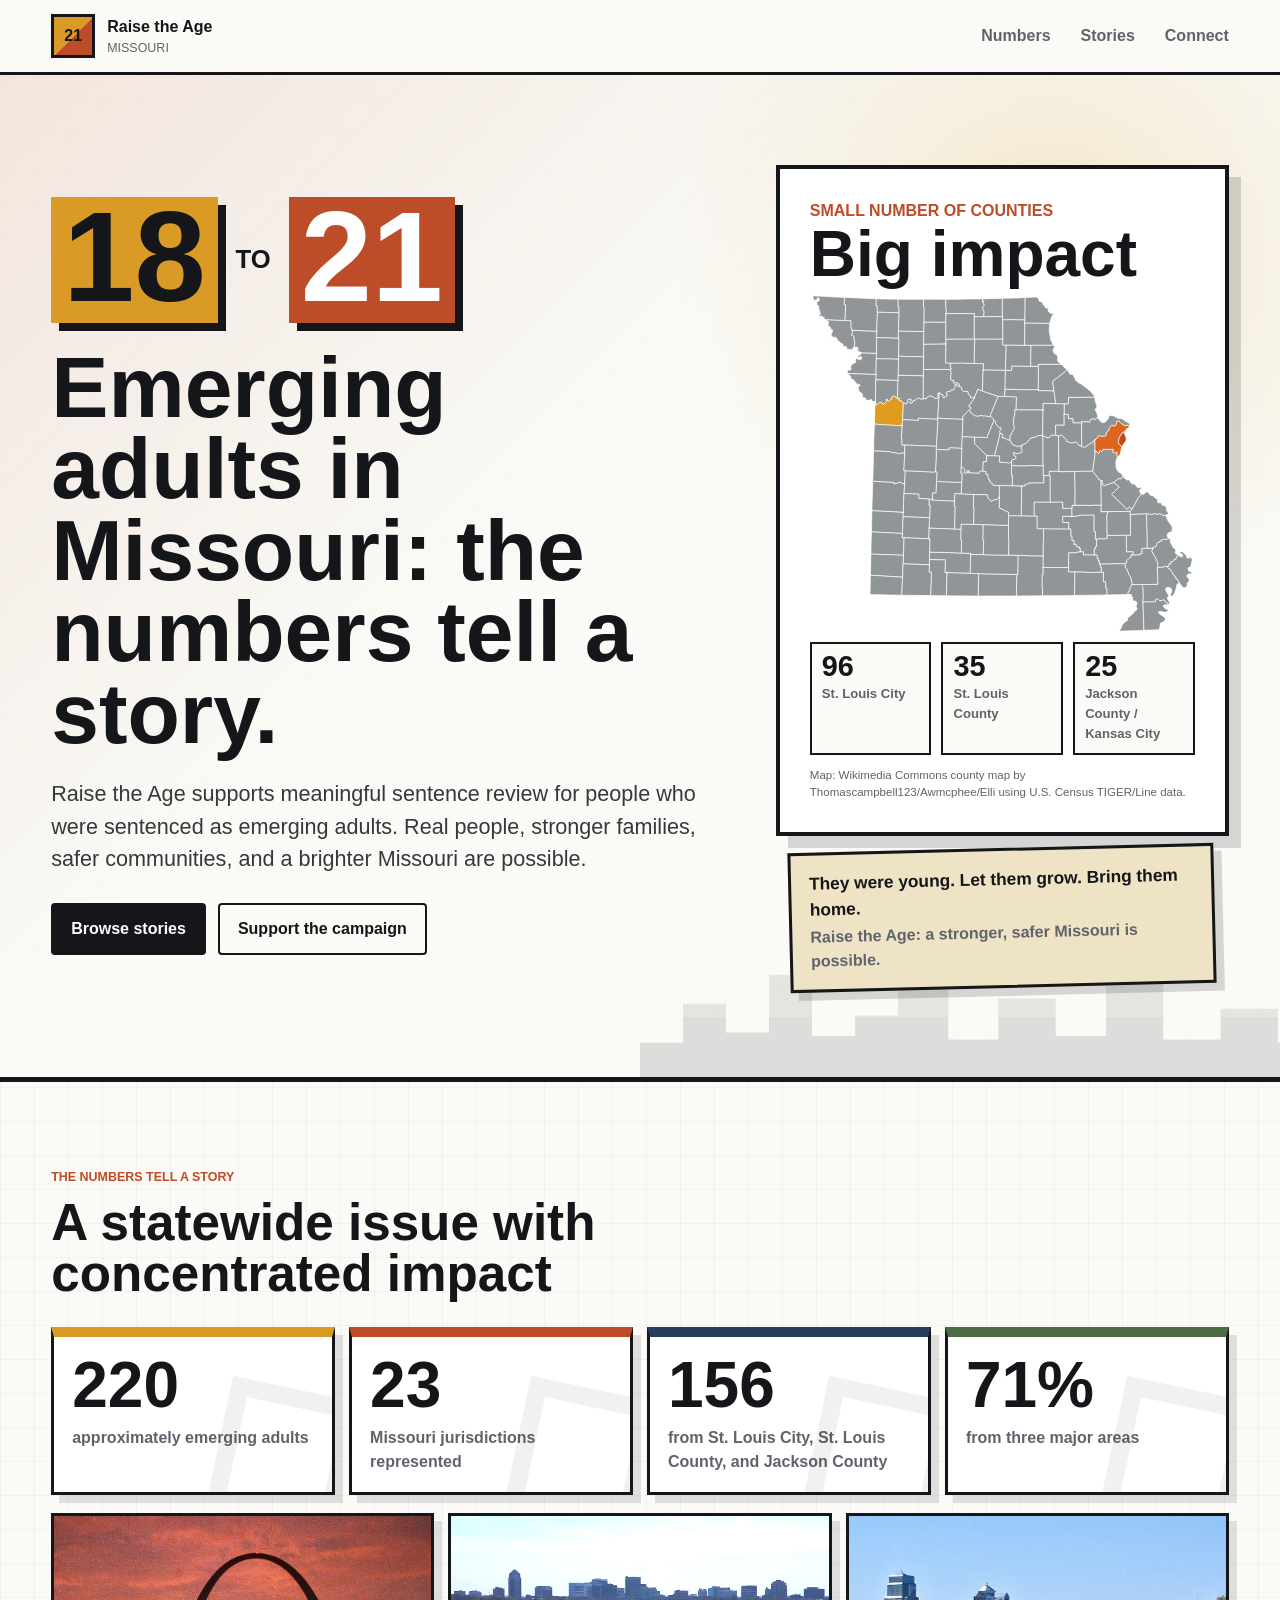
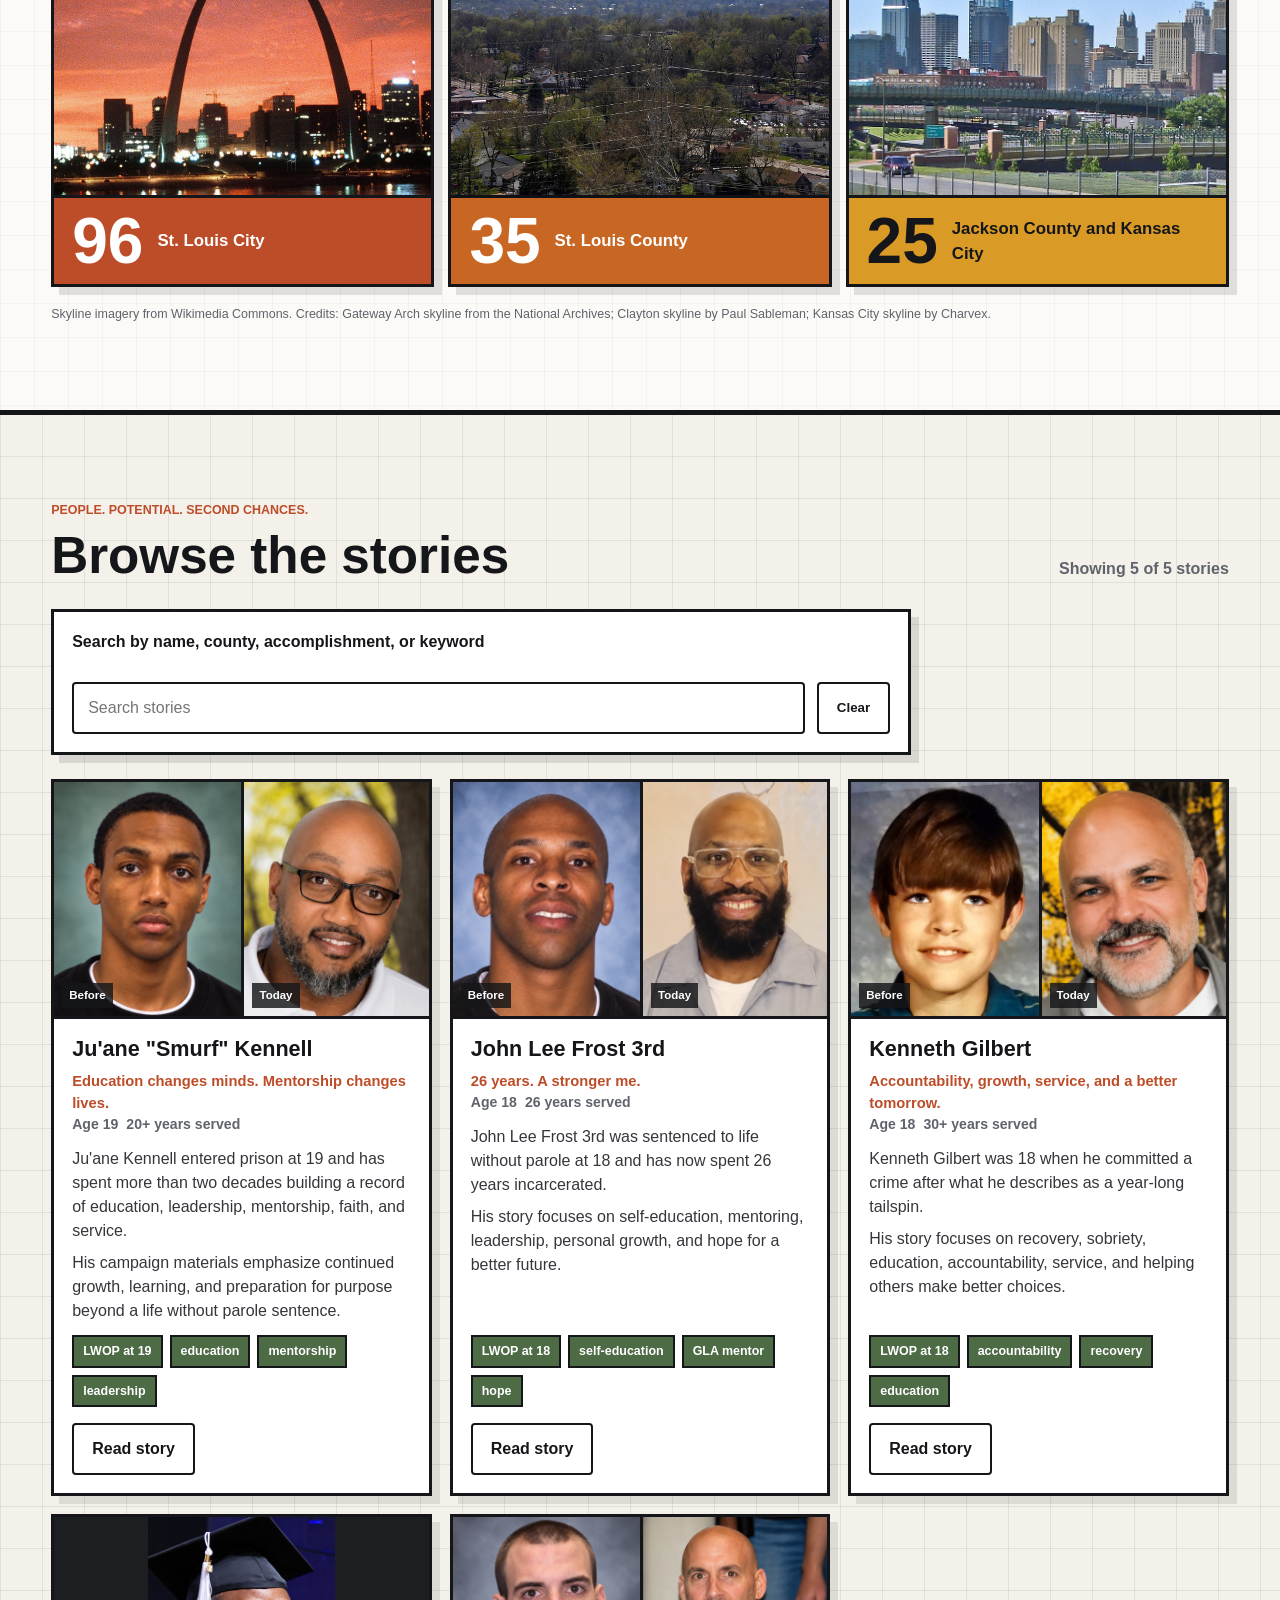
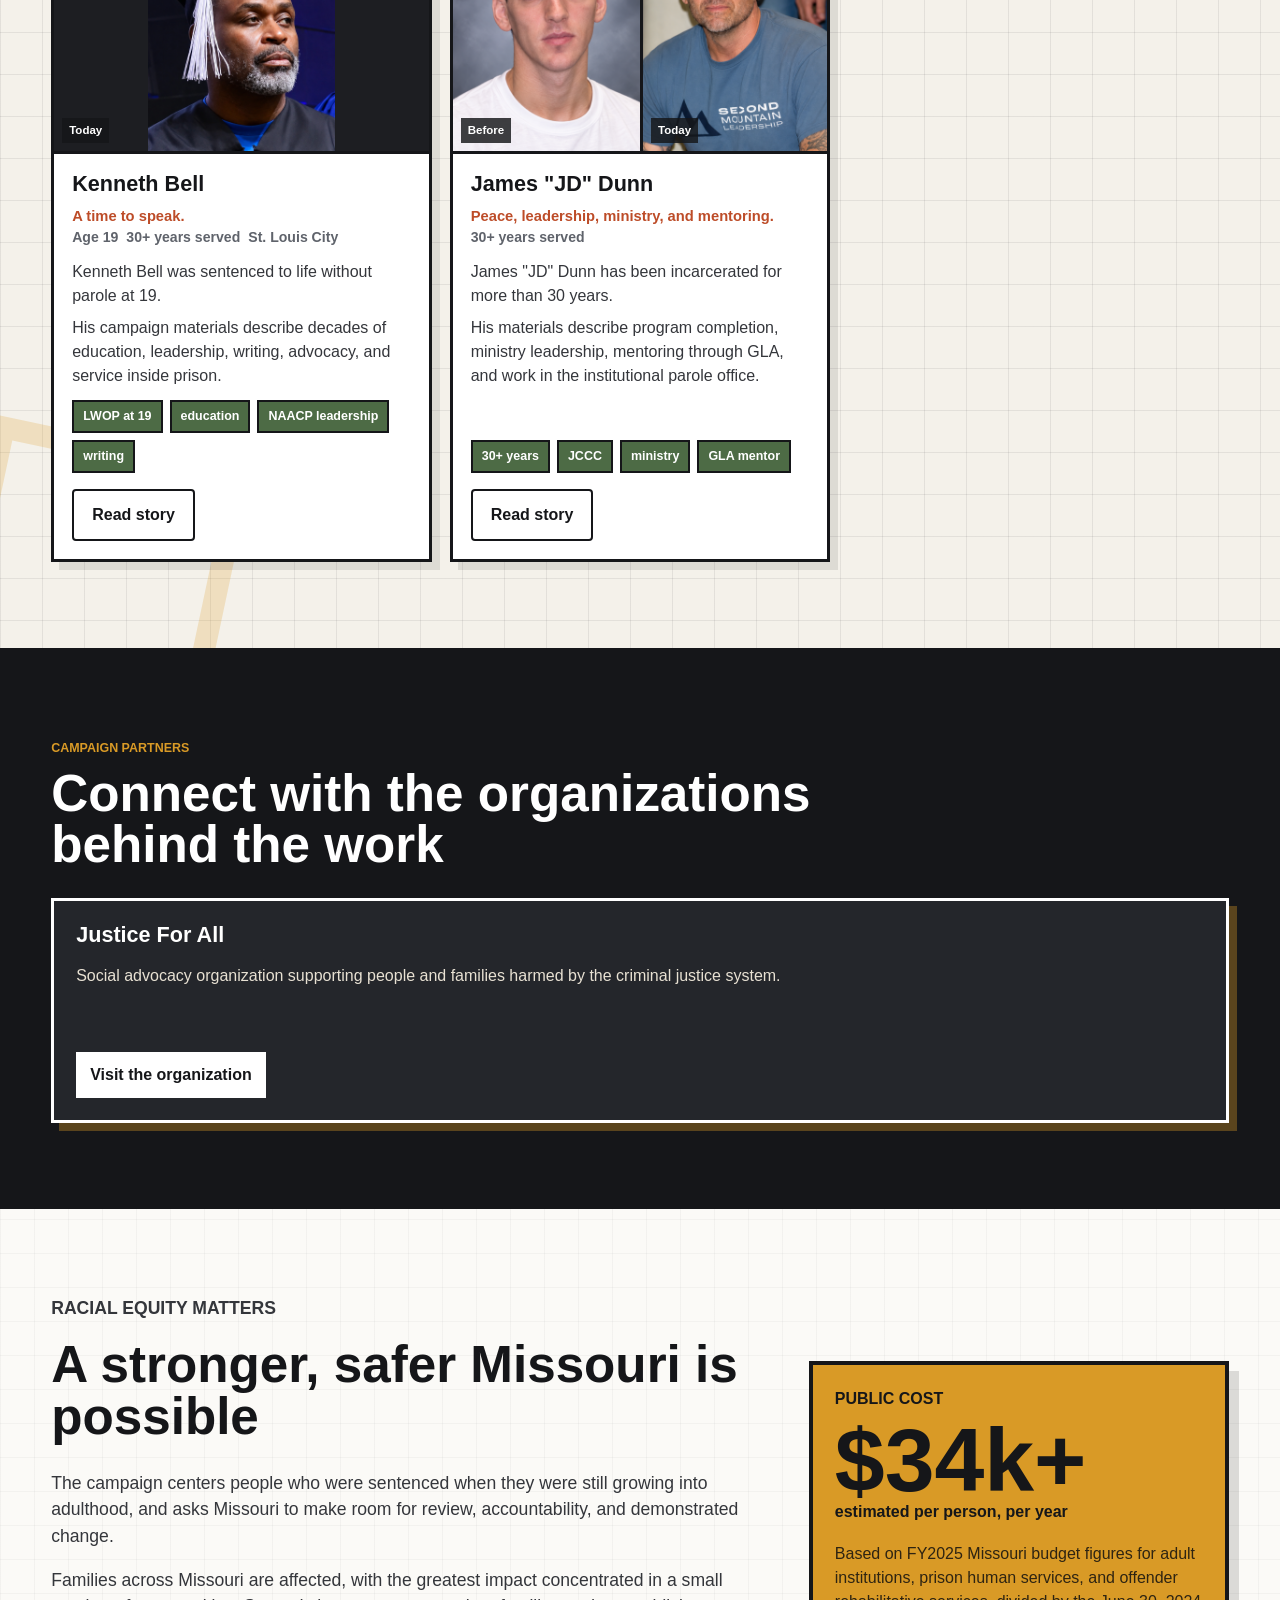
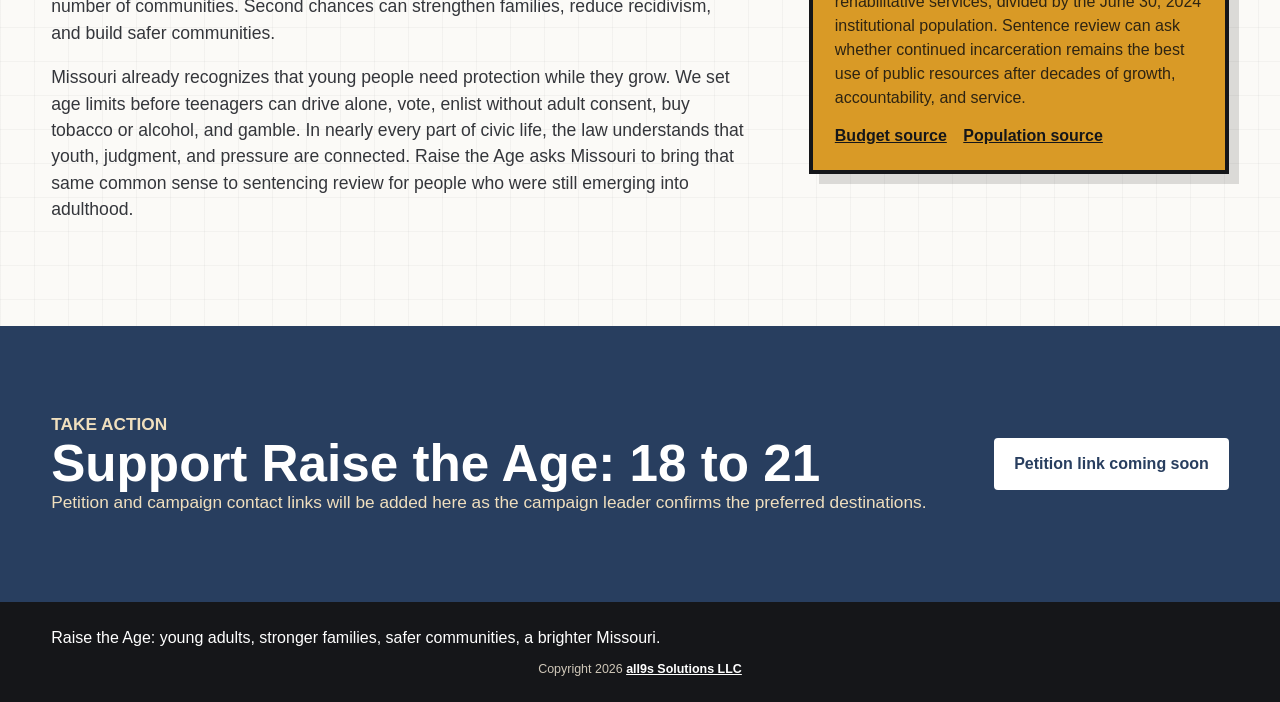
==== commit 7cfe910b: "Site refinemnent" ====
--- a/index.html
+++ b/index.html
@@ -8,7 +8,8 @@
       name="description"
       content="Raise the Age shares the stories of Missourians sentenced as emerging adults and supports meaningful review for people serving life without parole."
     >
-    <link rel="stylesheet" href="css/styles.css?v=20260915-8">
+    <link rel="icon" href="assets/images/site/favicon.svg" type="image/svg+xml">
+    <link rel="stylesheet" href="css/styles.css?v=20260917-1">
   </head>
   <body>
     <header class="site-header">
@@ -160,26 +161,6 @@
               <a href="https://justiceforallmissouri.org/" target="_blank" rel="noopener noreferrer">Visit the organization</a>
             </div>
           </article>
-          <article class="partner-card">
-            <h3>MoJustice</h3>
-            <p>
-              Missouri prison advocacy movement centering impacted people,
-              dignity, accountability, and reform.
-            </p>
-            <div class="partner-links">
-              <a href="https://mojustice.org/" target="_blank" rel="noopener noreferrer">Visit the organization</a>
-            </div>
-          </article>
-          <article class="partner-card">
-            <h3>Missouri Justice Coalition</h3>
-            <p>
-              A 501(c)(3) charitable nonprofit working through advocacy,
-              education, and direct action.
-            </p>
-            <div class="partner-links">
-              <a href="https://mojustice.org/" target="_blank" rel="noopener noreferrer">Visit the organization</a>
-            </div>
-          </article>
         </div>
       </section>
 
@@ -245,6 +226,6 @@
       </p>
     </footer>
 
-    <script src="js/main.js?v=20260915-8"></script>
+    <script src="js/main.js?v=20260917-1"></script>
   </body>
 </html>
--- a/css/styles.css
+++ b/css/styles.css
@@ -702,7 +702,7 @@
 
 .partners-grid {
   display: grid;
-  grid-template-columns: repeat(3, minmax(0, 1fr));
+  grid-template-columns: repeat(auto-fit, minmax(min(100%, 280px), 1fr));
   gap: 16px;
 }
 
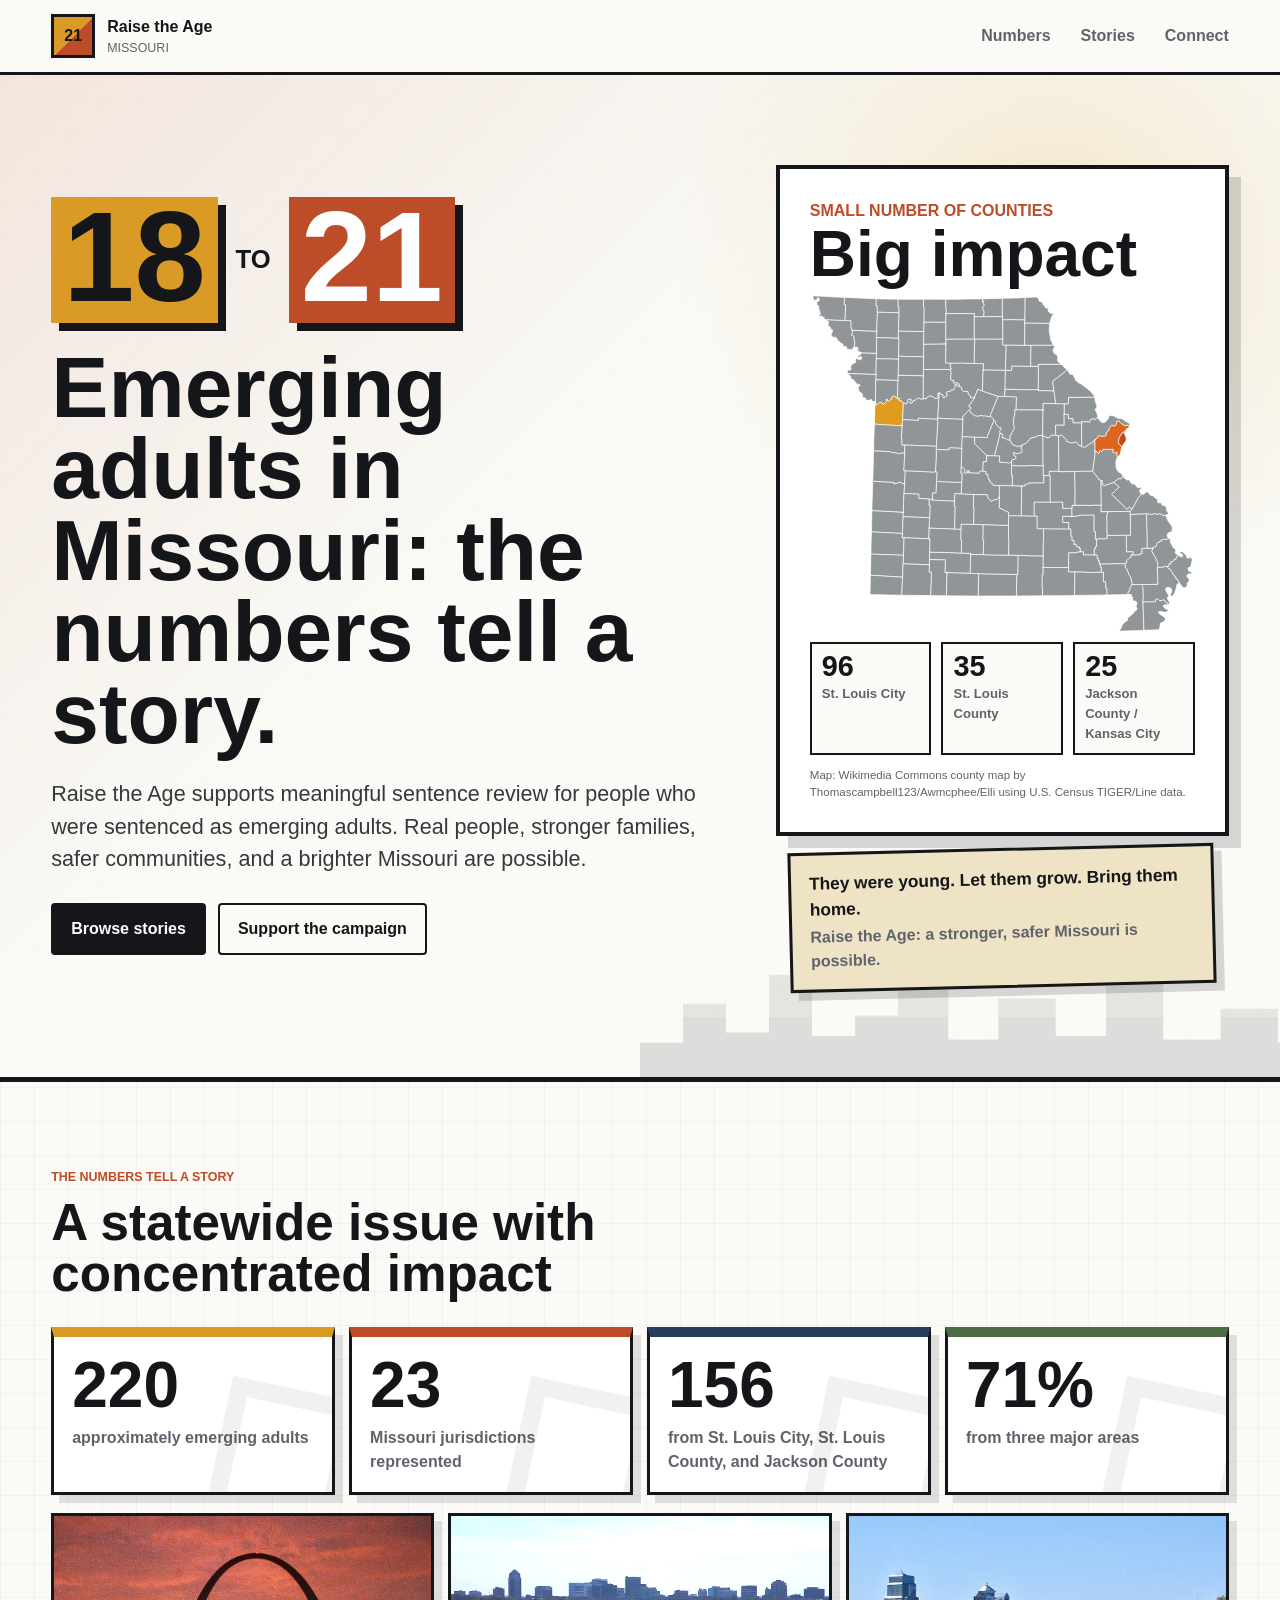
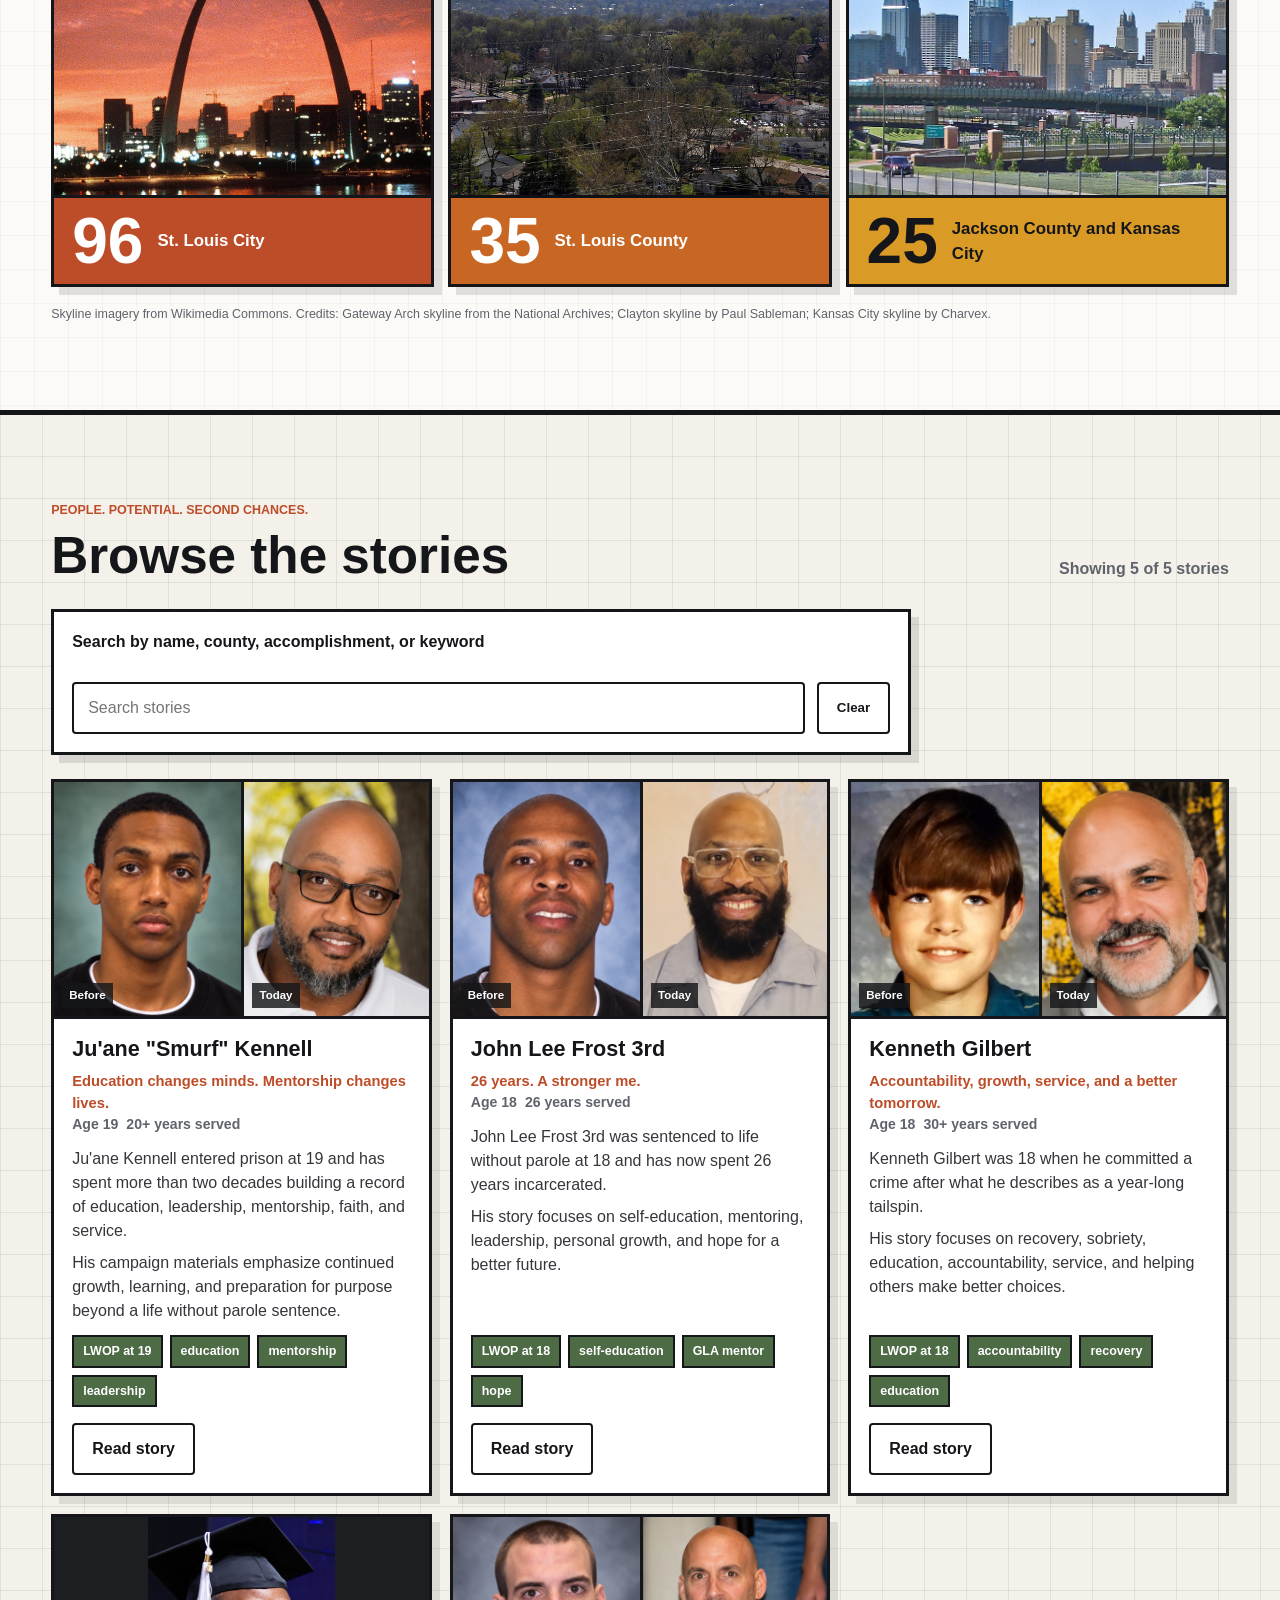
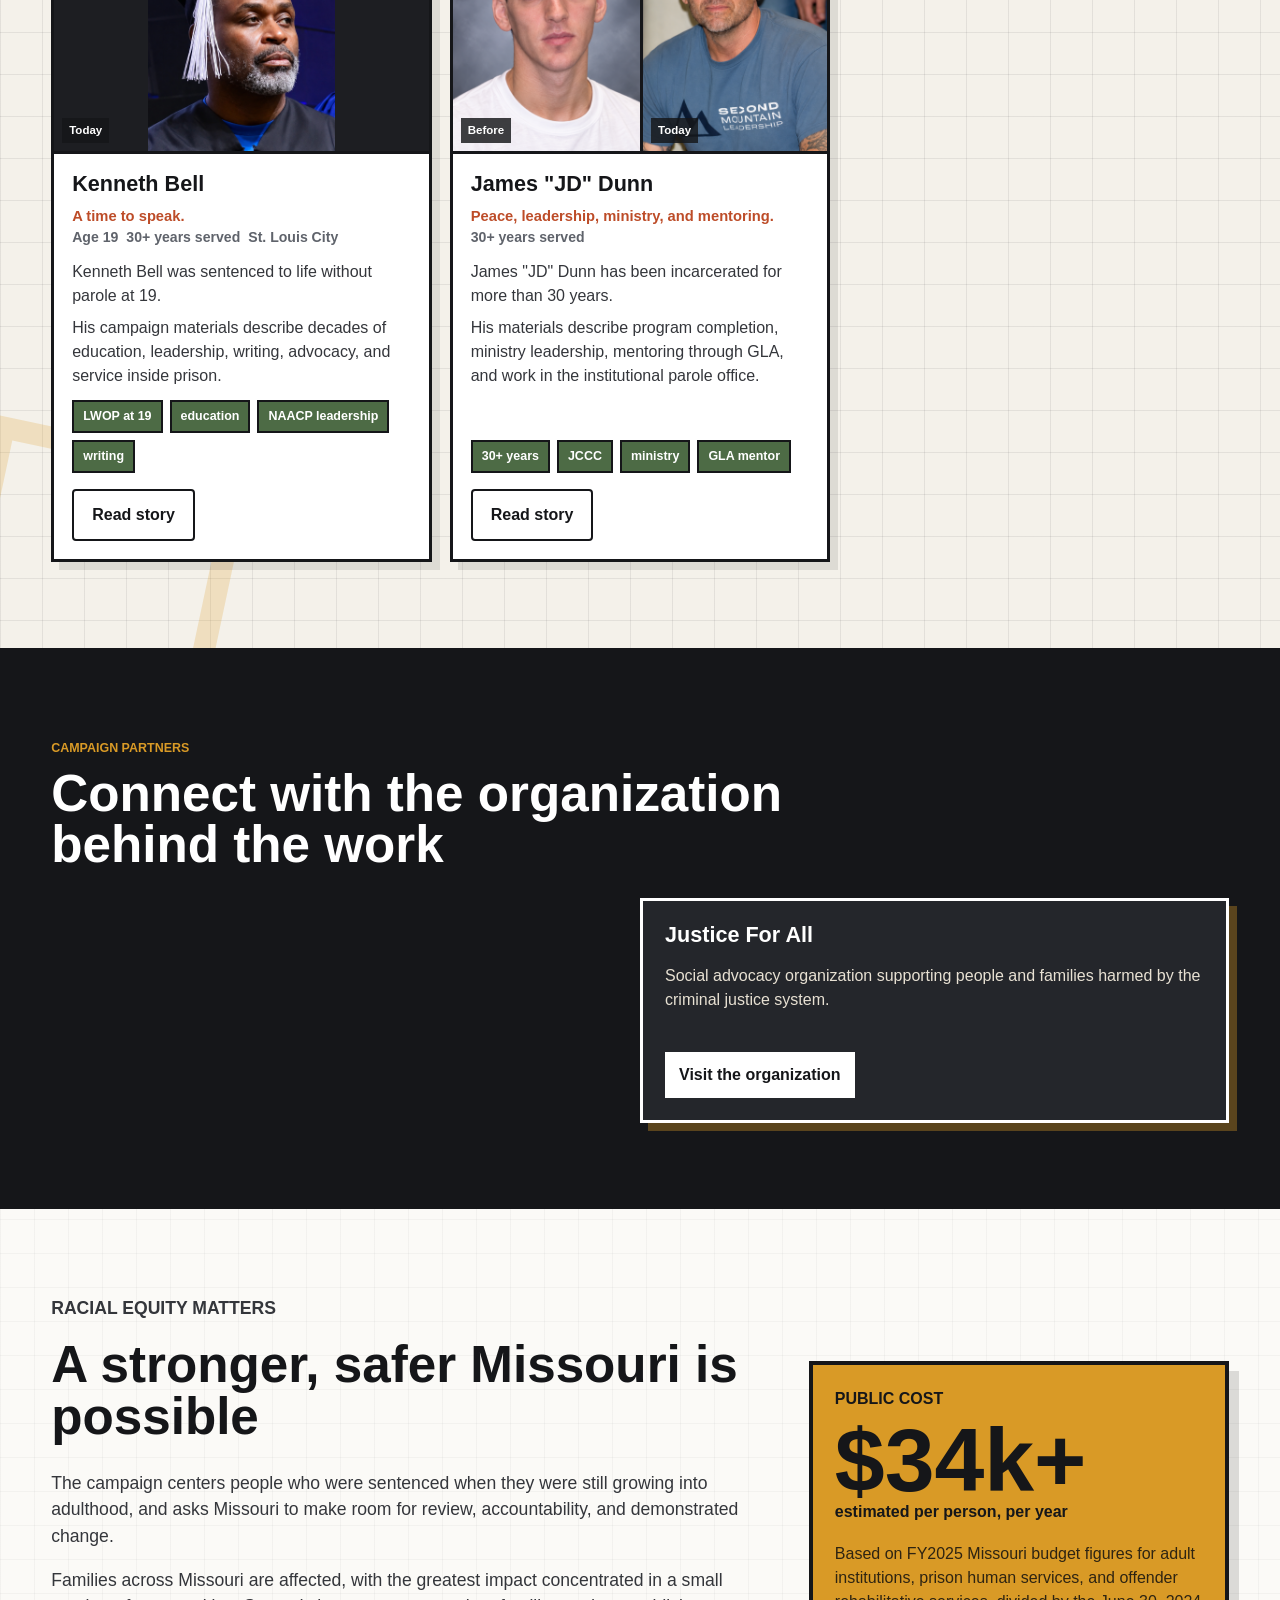
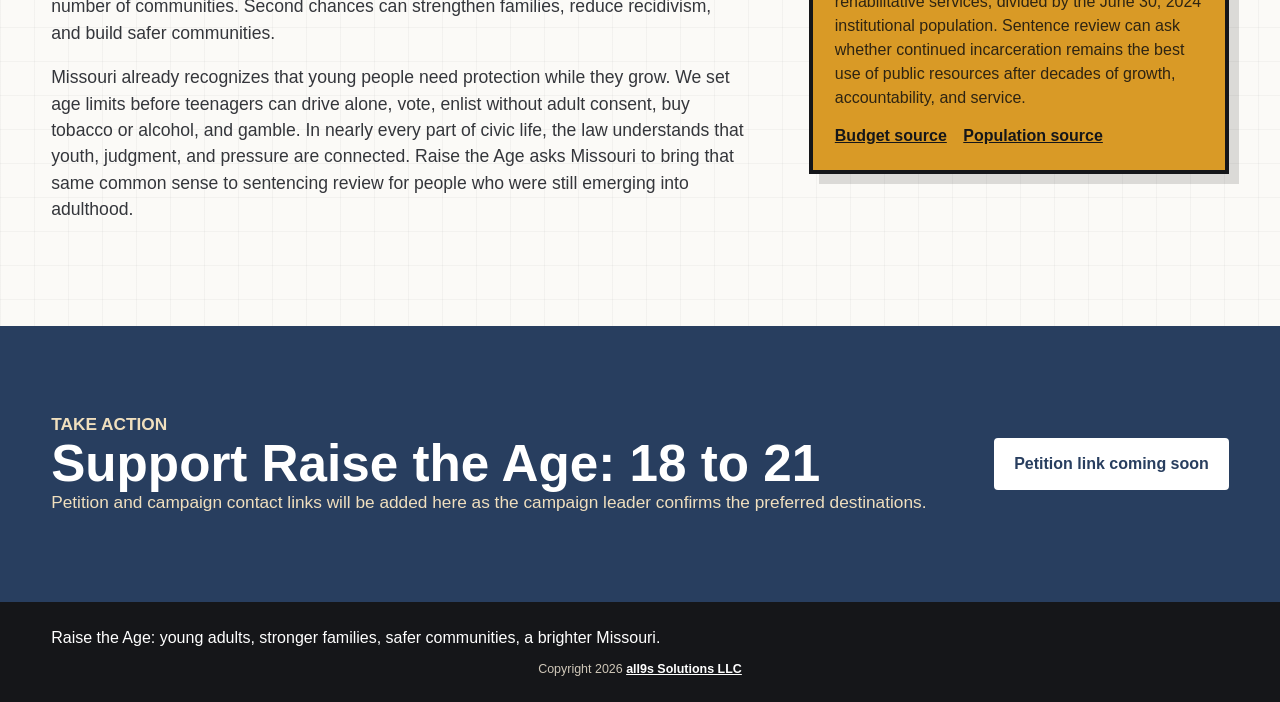
==== commit 68163574: "Site refinemnent" ====
--- a/index.html
+++ b/index.html
@@ -9,7 +9,7 @@
       content="Raise the Age shares the stories of Missourians sentenced as emerging adults and supports meaningful review for people serving life without parole."
     >
     <link rel="icon" href="assets/images/site/favicon.svg" type="image/svg+xml">
-    <link rel="stylesheet" href="css/styles.css?v=20260917-1">
+    <link rel="stylesheet" href="css/styles.css?v=20260917-2">
   </head>
   <body>
     <header class="site-header">
@@ -148,7 +148,7 @@
       <section id="partners" class="section partners-section" aria-labelledby="partners-title">
         <div class="section-heading">
           <p class="eyebrow">Campaign partners</p>
-          <h2 id="partners-title">Connect with the organizations behind the work</h2>
+          <h2 id="partners-title">Connect with the organization behind the work</h2>
         </div>
         <div class="partners-grid">
           <article class="partner-card">
--- a/css/styles.css
+++ b/css/styles.css
@@ -702,12 +702,14 @@
 
 .partners-grid {
   display: grid;
-  grid-template-columns: repeat(auto-fit, minmax(min(100%, 280px), 1fr));
+  grid-template-columns: minmax(0, 1fr);
   gap: 16px;
+  justify-items: end;
 }
 
 .partner-card {
   display: flex;
+  width: min(100%, 50%);
   min-height: 225px;
   flex-direction: column;
   padding: 22px;
@@ -1054,6 +1056,14 @@
     grid-template-columns: repeat(2, minmax(0, 1fr));
   }
 
+  .partners-grid {
+    grid-template-columns: 1fr;
+  }
+
+  .partner-card {
+    width: 100%;
+  }
+
   .city-card.stl-city {
     grid-column: 1 / -1;
   }
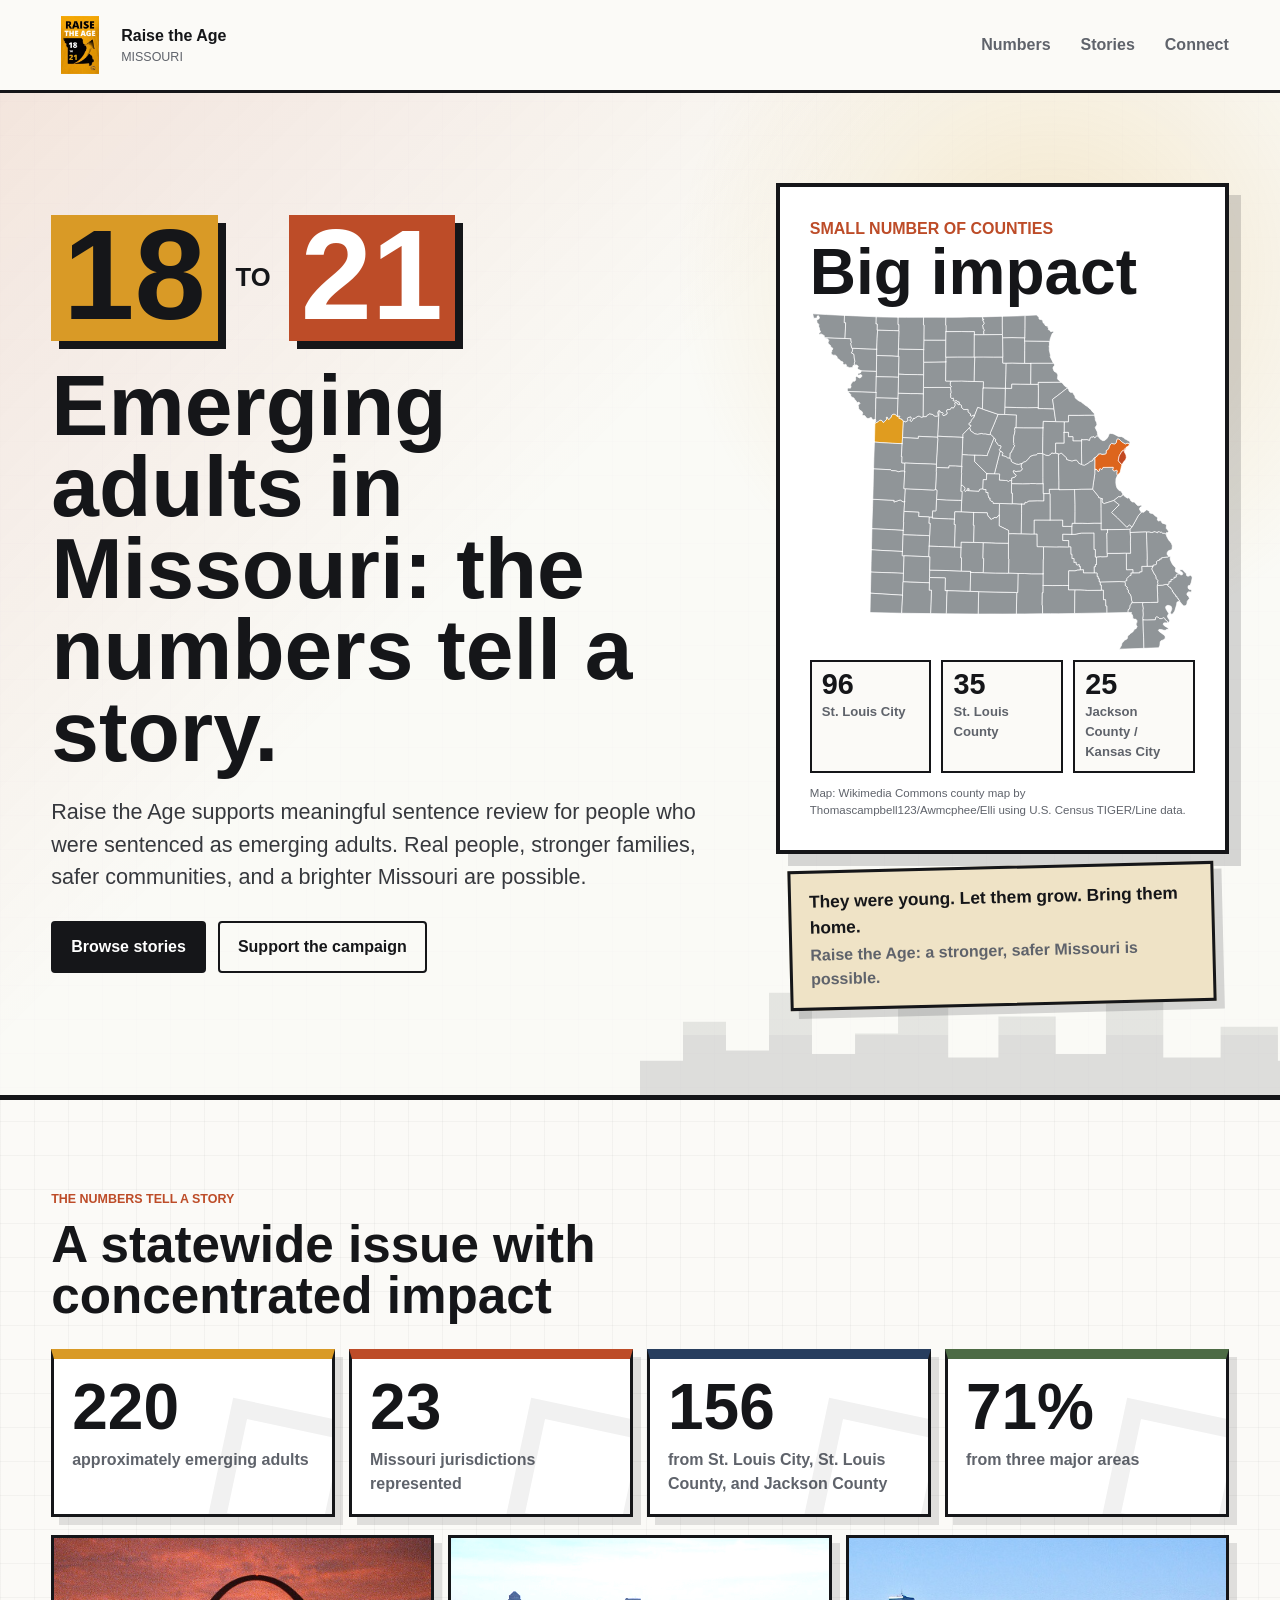
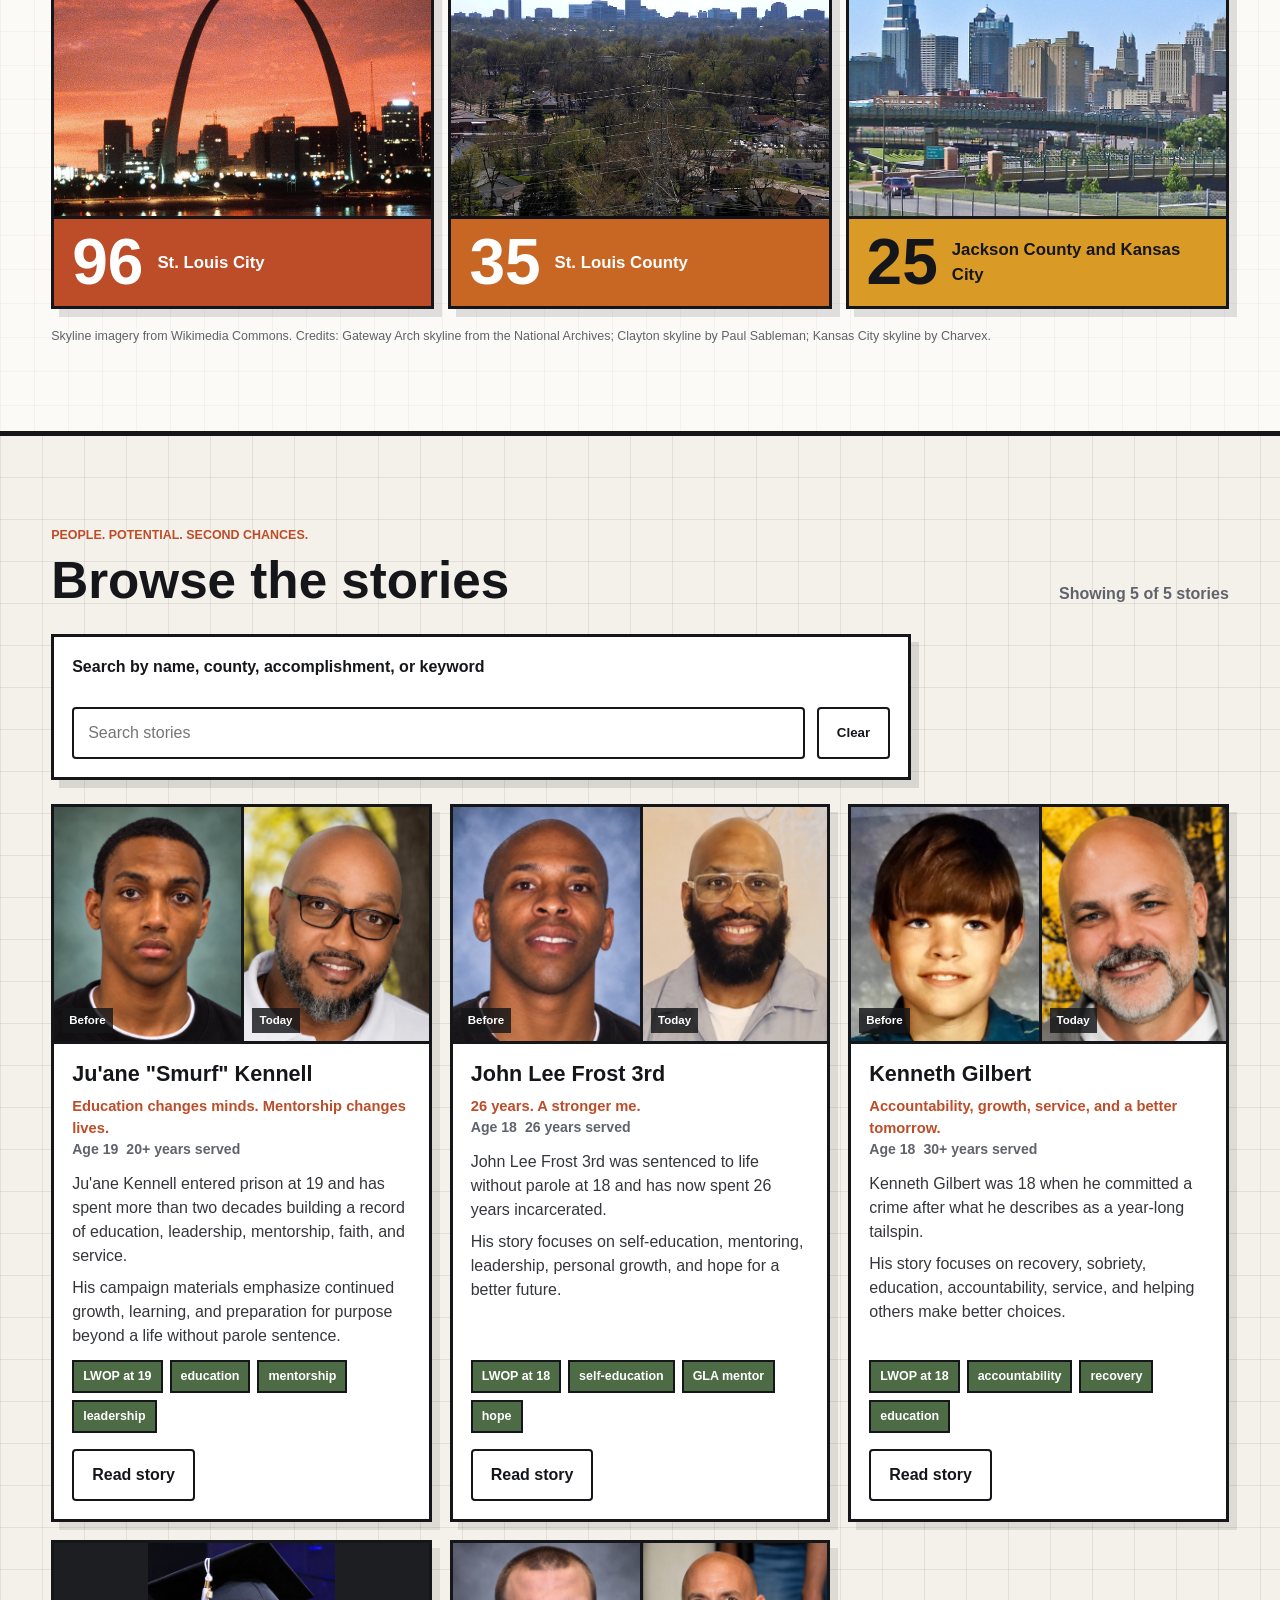
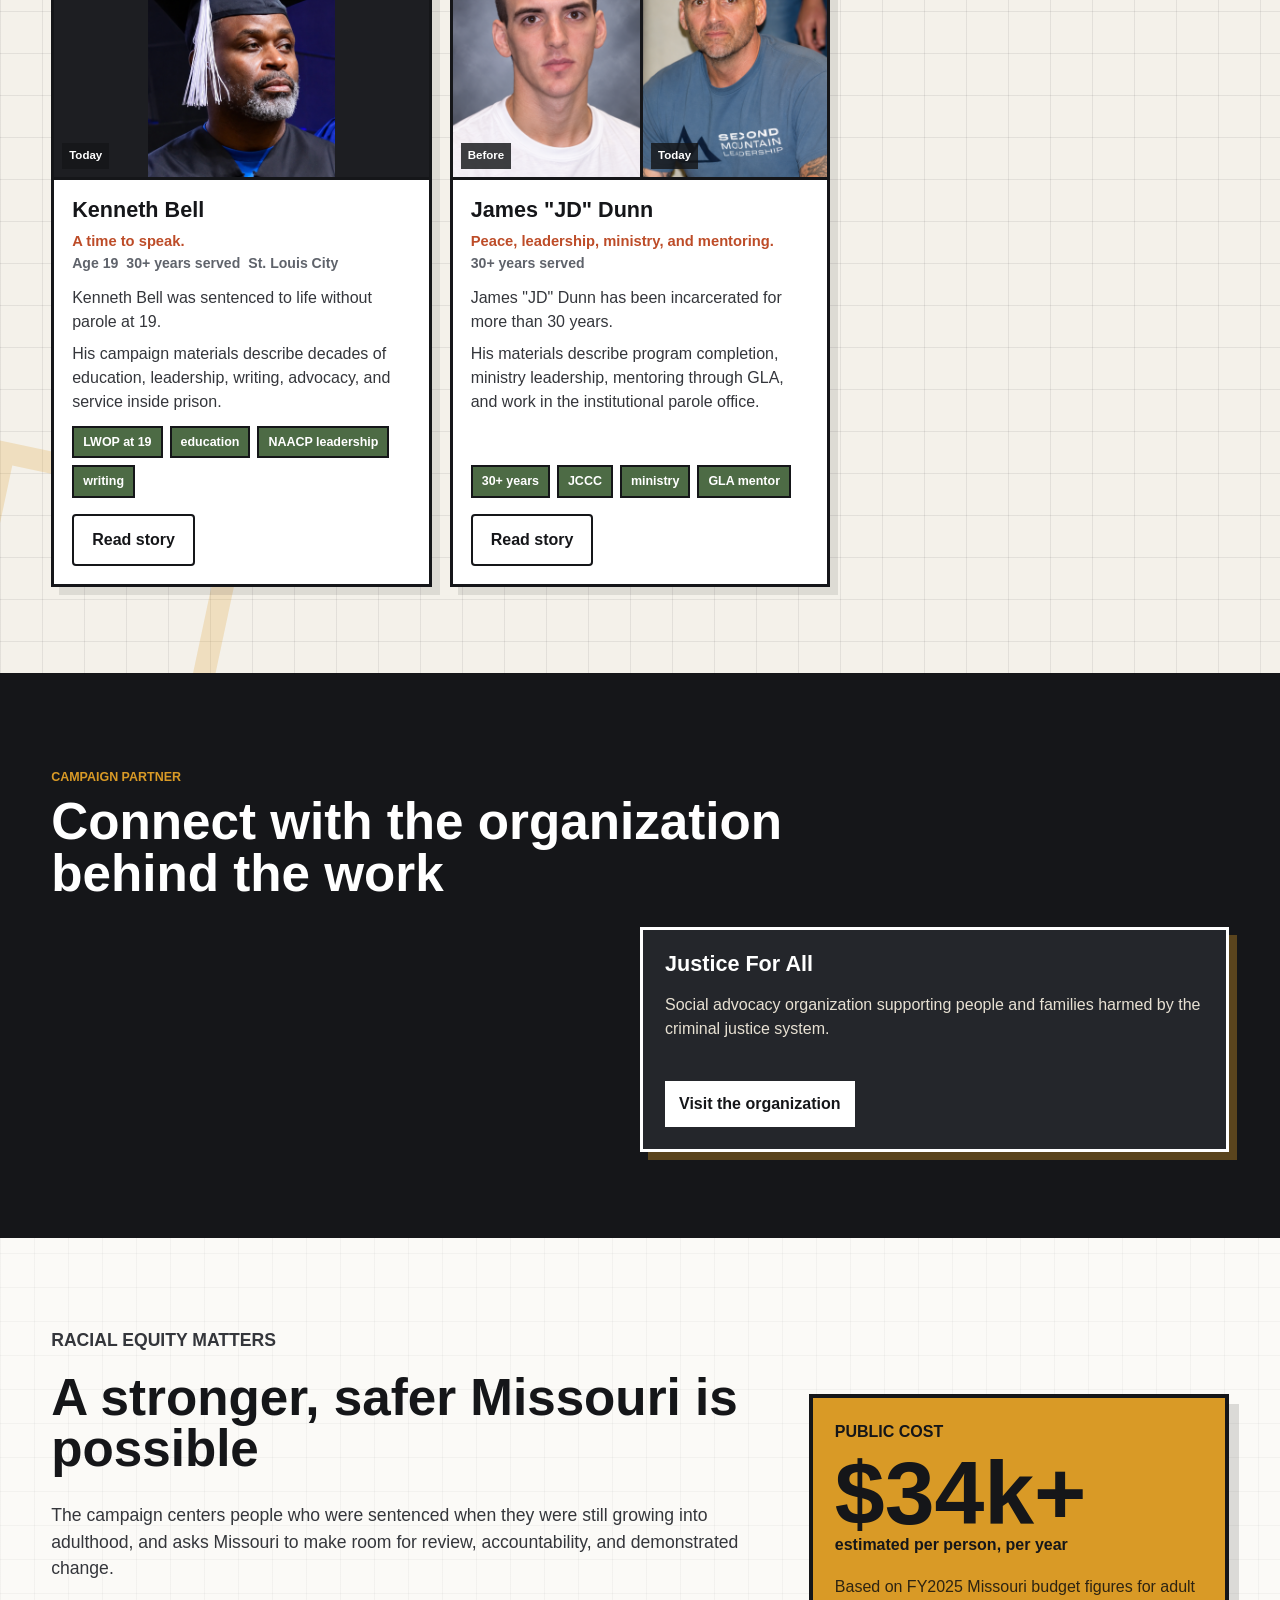
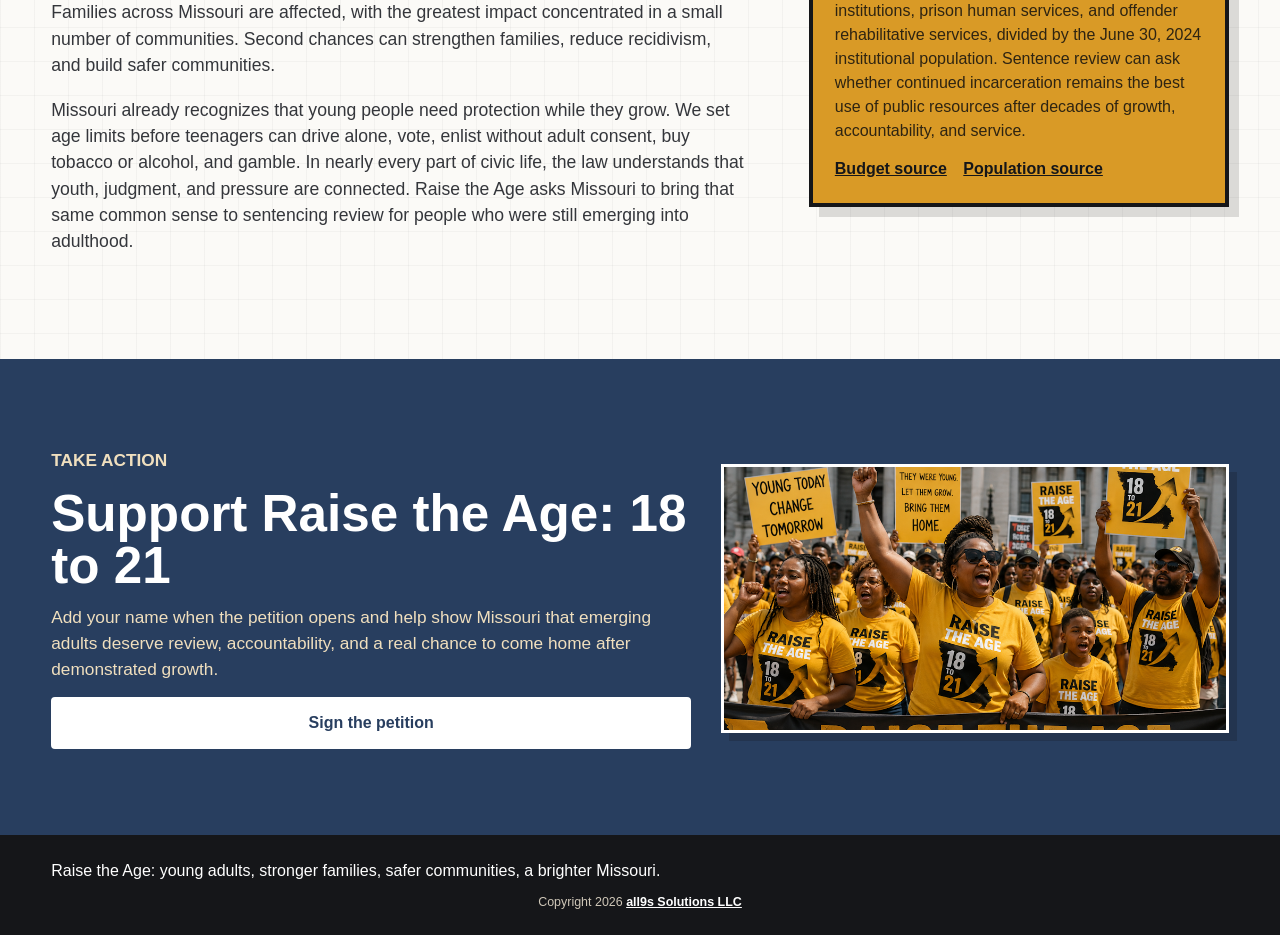
==== commit 40778297: "Site refinement" ====
--- a/index.html
+++ b/index.html
@@ -8,13 +8,13 @@
       name="description"
       content="Raise the Age shares the stories of Missourians sentenced as emerging adults and supports meaningful review for people serving life without parole."
     >
-    <link rel="icon" href="assets/images/site/favicon.svg" type="image/svg+xml">
-    <link rel="stylesheet" href="css/styles.css?v=20260917-2">
+    <link rel="icon" href="assets/images/site/site-icon.svg" type="image/svg+xml">
+    <link rel="stylesheet" href="css/styles.css?v=20260917-11">
   </head>
   <body>
     <header class="site-header">
       <a class="brand" href="index.html" aria-label="Raise the Age home">
-        <span class="brand-mark">21</span>
+        <img class="brand-mark" src="assets/images/site/site-icon.svg" alt="" aria-hidden="true">
         <span>
           <strong>Raise the Age</strong>
           <small>Missouri</small>
@@ -147,7 +147,7 @@
 
       <section id="partners" class="section partners-section" aria-labelledby="partners-title">
         <div class="section-heading">
-          <p class="eyebrow">Campaign partners</p>
+          <p class="eyebrow">Campaign partner</p>
           <h2 id="partners-title">Connect with the organization behind the work</h2>
         </div>
         <div class="partners-grid">
@@ -207,15 +207,19 @@
       </section>
 
       <section id="contact" class="section contact-section" aria-labelledby="contact-title">
-        <div>
+        <div class="action-copy">
           <p class="eyebrow">Take action</p>
           <h2 id="contact-title">Support Raise the Age: 18 to 21</h2>
           <p>
-            Petition and campaign contact links will be added here as the
-            campaign leader confirms the preferred destinations.
-          </p>
-        </div>
-        <span class="button primary pending-action">Petition link coming soon</span>
+            Add your name when the petition opens and help show Missouri that
+            emerging adults deserve review, accountability, and a real chance
+            to come home after demonstrated growth.
+          </p>
+          <a class="button primary" href="https://www.mobilize.us/mobilize/event/1020982/" target="_blank" rel="noopener noreferrer">Sign the petition</a>
+        </div>
+        <div class="petition-preview">
+          <img src="assets/images/site/petition-site.png" alt="Petition site preview">
+        </div>
       </section>
     </main>
 
--- a/css/styles.css
+++ b/css/styles.css
@@ -51,7 +51,7 @@
   align-items: center;
   justify-content: space-between;
   gap: 24px;
-  padding: 14px clamp(18px, 4vw, 54px);
+  padding: 16px clamp(18px, 4vw, 54px);
   border-bottom: 3px solid var(--ink);
   background: rgba(251, 250, 247, 0.96);
   backdrop-filter: blur(12px);
@@ -65,14 +65,10 @@
 }
 
 .brand-mark {
-  display: grid;
-  width: 44px;
-  height: 44px;
-  place-items: center;
-  border: 3px solid var(--ink);
-  background:
-    linear-gradient(135deg, var(--gold) 0 52%, var(--rust) 52% 100%);
-  font-weight: 900;
+  display: block;
+  width: 58px;
+  height: 58px;
+  object-fit: contain;
 }
 
 .brand strong,
@@ -349,7 +345,7 @@
 }
 
 .section {
-  padding: clamp(48px, 7vw, 86px) clamp(18px, 4vw, 54px);
+  padding: clamp(88px, 7vw, 104px) clamp(18px, 4vw, 54px) clamp(48px, 7vw, 86px);
 }
 
 .section-heading {
@@ -838,6 +834,30 @@
   color: var(--blue);
 }
 
+.action-copy {
+  display: grid;
+  max-width: 640px;
+  gap: 14px;
+}
+
+.action-copy .button {
+  width: 100%;
+  justify-content: center;
+}
+
+.petition-preview {
+  display: grid;
+  width: min(100%, 620px);
+  justify-items: start;
+}
+
+.petition-preview img {
+  width: 100%;
+  border: 3px solid #fff;
+  background: #fff;
+  box-shadow: 8px 8px 0 rgba(21, 22, 25, 0.22);
+}
+
 .site-footer {
   display: grid;
   gap: 10px;
